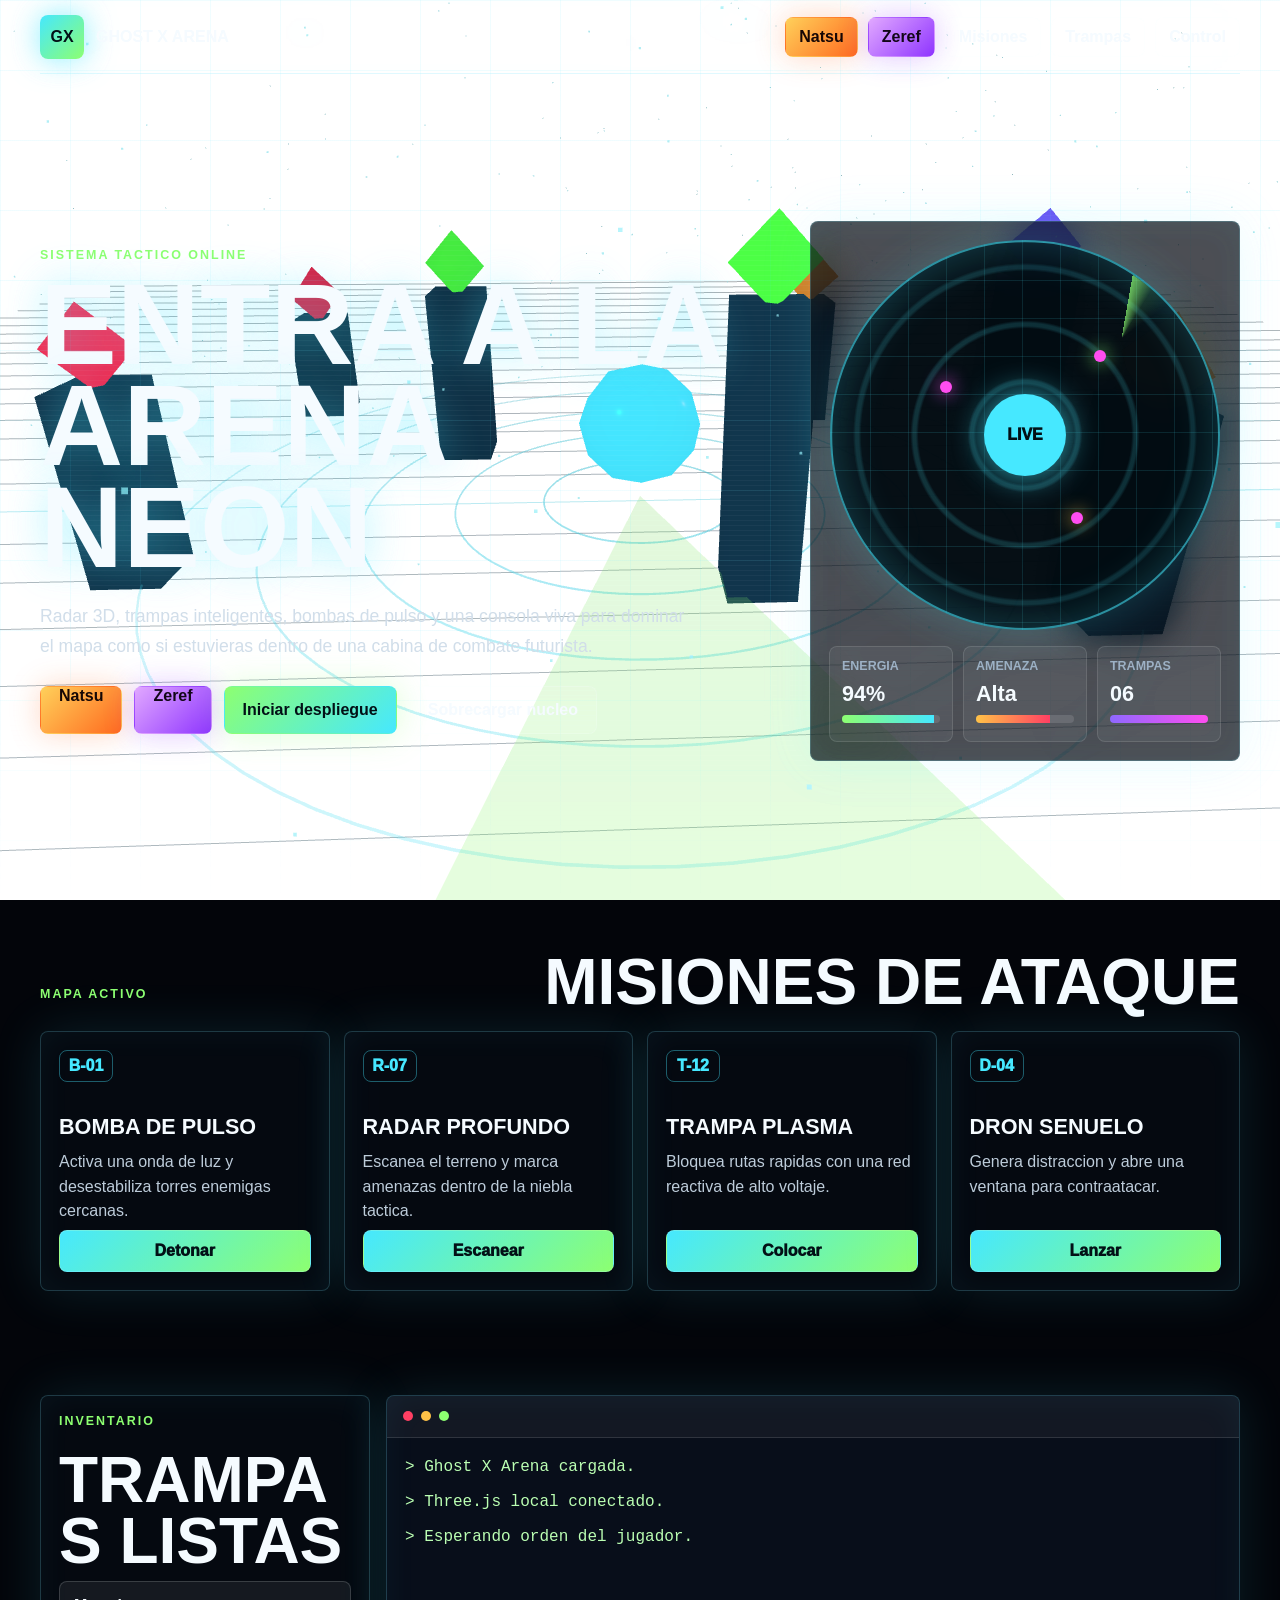
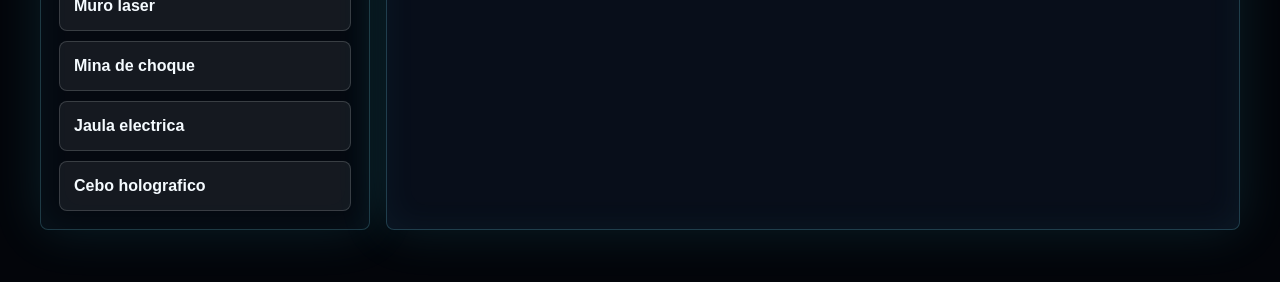
==== index.html @ ea98f531 "Agregar modulo jugable de Zeref" ====
<!DOCTYPE html>
<html lang="es">
<head>
  <meta charset="UTF-8">
  <meta name="viewport" content="width=device-width, initial-scale=1.0">
  <title>Ghost X Arena | Zona Gamer</title>
  <link rel="stylesheet" href="css/styles.css">
</head>
<body>
  <canvas id="battlefield" aria-hidden="true"></canvas>
  <div class="noise" aria-hidden="true"></div>

  <header class="topbar">
    <a class="brand" href="#inicio" aria-label="Ghost X Arena inicio">
      <span class="brand-mark">GX</span>
      <span>Ghost X Arena</span>
    </a>
    <nav class="nav" aria-label="Navegacion principal">
      <a class="natsu-link" href="natsu.html">Natsu</a>
      <a class="zeref-link" href="zeref.html">Zeref</a>
      <a href="#misiones">Misiones</a>
      <a href="#trampas">Trampas</a>
      <a href="#control">Control</a>
    </nav>
  </header>

  <main>
    <section class="hero" id="inicio">
      <div class="hero-copy">
        <p class="eyebrow">Sistema tactico online</p>
        <h1>Entra a la arena neon</h1>
        <p class="lead">
          Radar 3D, trampas inteligentes, bombas de pulso y una consola viva para dominar el mapa
          como si estuvieras dentro de una cabina de combate futurista.
        </p>
        <div class="hero-actions">
          <a class="btn natsu-cta" href="natsu.html">Natsu</a>
          <a class="btn zeref-cta" href="zeref.html">Zeref</a>
          <button class="btn primary" id="deployBtn" type="button">Iniciar despliegue</button>
          <button class="btn ghost" id="overloadBtn" type="button">Sobrecargar nucleo</button>
        </div>
      </div>

      <aside class="hud" aria-label="Panel de estado">
        <div class="radar">
          <div class="radar-sweep"></div>
          <span class="ping ping-a"></span>
          <span class="ping ping-b"></span>
          <span class="ping ping-c"></span>
          <div class="radar-core">LIVE</div>
        </div>
        <div class="status-grid">
          <div class="metric">
            <span>Energia</span>
            <strong id="energyValue">94%</strong>
            <div class="meter"><i id="energyBar"></i></div>
          </div>
          <div class="metric">
            <span>Amenaza</span>
            <strong id="threatValue">Alta</strong>
            <div class="meter danger"><i id="threatBar"></i></div>
          </div>
          <div class="metric">
            <span>Trampas</span>
            <strong id="trapValue">06</strong>
            <div class="meter warn"><i id="trapBar"></i></div>
          </div>
        </div>
      </aside>
    </section>

    <section class="section-band" id="misiones">
      <div class="section-head">
        <p class="eyebrow">Mapa activo</p>
        <h2>Misiones de ataque</h2>
      </div>

      <div class="mission-grid">
        <article class="mission-card" data-action="Bomba de pulso magnetico armada en el corredor norte." data-type="bomb">
          <span class="mission-code">B-01</span>
          <h3>Bomba de pulso</h3>
          <p>Activa una onda de luz y desestabiliza torres enemigas cercanas.</p>
          <button type="button">Detonar</button>
        </article>
        <article class="mission-card" data-action="Radar de barrido profundo rastreando objetivos invisibles." data-type="scan">
          <span class="mission-code">R-07</span>
          <h3>Radar profundo</h3>
          <p>Escanea el terreno y marca amenazas dentro de la niebla tactica.</p>
          <button type="button">Escanear</button>
        </article>
        <article class="mission-card" data-action="Trampa de plasma colocada bajo la plataforma central." data-type="trap">
          <span class="mission-code">T-12</span>
          <h3>Trampa plasma</h3>
          <p>Bloquea rutas rapidas con una red reactiva de alto voltaje.</p>
          <button type="button">Colocar</button>
        </article>
        <article class="mission-card" data-action="Dron senuelo desplegado para atraer fuego enemigo." data-type="drone">
          <span class="mission-code">D-04</span>
          <h3>Dron senuelo</h3>
          <p>Genera distraccion y abre una ventana para contraatacar.</p>
          <button type="button">Lanzar</button>
        </article>
      </div>
    </section>

    <section class="war-room" id="trampas">
      <div class="trap-stack">
        <p class="eyebrow">Inventario</p>
        <h2>Trampas listas</h2>
        <button class="trap-btn" type="button" data-trap="Muro laser desplegado. Ruta cerrada.">Muro laser</button>
        <button class="trap-btn" type="button" data-trap="Mina de choque escondida. Sensor en espera.">Mina de choque</button>
        <button class="trap-btn" type="button" data-trap="Jaula electrica activa. Enemigos ralentizados.">Jaula electrica</button>
        <button class="trap-btn" type="button" data-trap="Cebo holografico encendido. Senal duplicada.">Cebo holografico</button>
      </div>

      <div class="console" id="control">
        <div class="console-top">
          <span></span>
          <span></span>
          <span></span>
        </div>
        <div id="log">
          <p>&gt; Ghost X Arena cargada.</p>
          <p>&gt; Three.js local conectado.</p>
          <p>&gt; Esperando orden del jugador.</p>
        </div>
      </div>
    </section>
  </main>

  <div class="toast" id="toast" role="status" aria-live="polite"></div>

  <script src="vendor/gsap.min.js"></script>
  <script type="module" src="js/app.js"></script>
</body>
</html>
---- css/styles.css ----
:root {
  --ink: #f5fbff;
  --muted: #9db1c5;
  --panel: rgba(7, 12, 20, 0.72);
  --panel-strong: rgba(9, 16, 28, 0.9);
  --line: rgba(117, 230, 255, 0.22);
  --cyan: #46e8ff;
  --green: #8dff71;
  --pink: #ff4df0;
  --red: #ff3f63;
  --gold: #ffc247;
  --violet: #8f68ff;
}

* {
  box-sizing: border-box;
}

html {
  scroll-behavior: smooth;
}

body {
  margin: 0;
  min-height: 100vh;
  color: var(--ink);
  overflow-x: hidden;
  background: #03050a;
  font-family: "Segoe UI", Arial, sans-serif;
}

button,
a {
  font: inherit;
}

#battlefield {
  position: fixed;
  inset: 0;
  z-index: -3;
  width: 100%;
  height: 100%;
  background: #03050a;
}

.noise {
  position: fixed;
  inset: 0;
  z-index: -2;
  pointer-events: none;
  background:
    linear-gradient(rgba(70, 232, 255, 0.08) 1px, transparent 1px),
    linear-gradient(90deg, rgba(70, 232, 255, 0.08) 1px, transparent 1px),
    repeating-linear-gradient(to bottom, rgba(255, 255, 255, 0.04), rgba(255, 255, 255, 0.04) 1px, transparent 1px, transparent 5px);
  background-size: 70px 70px, 70px 70px, auto;
  mask-image: linear-gradient(to bottom, black 0 70%, transparent 100%);
}

.topbar {
  position: sticky;
  top: 0;
  z-index: 20;
  display: flex;
  align-items: center;
  justify-content: space-between;
  gap: 18px;
  width: min(1200px, calc(100% - 32px));
  min-height: 74px;
  margin: 0 auto;
  border-bottom: 1px solid var(--line);
  backdrop-filter: blur(18px);
}

.brand {
  display: inline-flex;
  align-items: center;
  gap: 12px;
  color: var(--ink);
  text-decoration: none;
  font-weight: 900;
  text-transform: uppercase;
}

.brand-mark {
  display: grid;
  place-items: center;
  width: 44px;
  aspect-ratio: 1;
  color: #021016;
  border-radius: 8px;
  background: linear-gradient(135deg, var(--cyan), var(--green));
  box-shadow: 0 0 30px rgba(70, 232, 255, 0.62);
}

.nav {
  display: flex;
  gap: 10px;
  flex-wrap: wrap;
  justify-content: flex-end;
}

.nav a,
.btn,
.mission-card button,
.trap-btn {
  color: var(--ink);
  text-decoration: none;
  border: 1px solid rgba(245, 251, 255, 0.16);
  border-radius: 8px;
  background: rgba(255, 255, 255, 0.065);
  cursor: pointer;
  transition: transform 180ms ease, border-color 180ms ease, box-shadow 180ms ease, background 180ms ease;
}

.nav a {
  padding: 10px 13px;
  font-weight: 800;
}

.nav a:hover,
.btn:hover,
.mission-card button:hover,
.trap-btn:hover {
  transform: translateY(-2px);
  border-color: var(--cyan);
  box-shadow: 0 0 26px rgba(70, 232, 255, 0.24);
}

.nav .natsu-link,
.natsu-cta {
  color: #170705;
  border-color: transparent;
  background: linear-gradient(135deg, #ffd05a, #ff6a1f);
  box-shadow: 0 0 30px rgba(255, 106, 31, 0.26);
}

.nav .zeref-link,
.zeref-cta {
  color: #120618;
  border-color: transparent;
  background: linear-gradient(135deg, #e1a8ff, #8f35ff);
  box-shadow: 0 0 30px rgba(143, 53, 255, 0.28);
}

main {
  width: min(1200px, calc(100% - 32px));
  margin: 0 auto;
}

.hero {
  display: grid;
  grid-template-columns: minmax(0, 1fr) minmax(330px, 430px);
  gap: 32px;
  align-items: center;
  min-height: calc(100vh - 74px);
  padding: 42px 0 34px;
}

.eyebrow {
  margin: 0 0 12px;
  color: var(--green);
  font-size: 0.78rem;
  font-weight: 900;
  letter-spacing: 0.16em;
  text-transform: uppercase;
}

h1,
h2,
h3,
p {
  overflow-wrap: anywhere;
}

h1 {
  max-width: 760px;
  margin: 0;
  font-size: clamp(3.2rem, 9vw, 7.6rem);
  line-height: 0.88;
  letter-spacing: 0;
  text-transform: uppercase;
  text-shadow: 0 0 42px rgba(70, 232, 255, 0.42);
}

.lead {
  max-width: 660px;
  margin: 24px 0;
  color: #d1deea;
  font-size: 1.1rem;
  line-height: 1.7;
}

.hero-actions {
  display: flex;
  gap: 12px;
  flex-wrap: wrap;
}

.btn {
  min-height: 48px;
  padding: 0 18px;
  font-weight: 900;
}

.btn.primary {
  color: #021016;
  border-color: transparent;
  background: linear-gradient(135deg, var(--green), var(--cyan));
  box-shadow: 0 0 34px rgba(141, 255, 113, 0.28);
}

.hud,
.mission-card,
.trap-stack,
.console {
  border: 1px solid var(--line);
  border-radius: 8px;
  background: var(--panel);
  box-shadow: 0 0 52px rgba(70, 232, 255, 0.12), inset 0 0 34px rgba(70, 232, 255, 0.05);
  backdrop-filter: blur(18px);
}

.hud {
  padding: 18px;
}

.radar {
  position: relative;
  display: grid;
  place-items: center;
  width: min(100%, 390px);
  aspect-ratio: 1;
  margin: 0 auto 16px;
  overflow: hidden;
  border: 2px solid rgba(70, 232, 255, 0.6);
  border-radius: 50%;
  background:
    radial-gradient(circle, transparent 0 18%, rgba(70, 232, 255, 0.16) 19% 20%, transparent 21% 39%, rgba(70, 232, 255, 0.16) 40% 41%, transparent 42% 60%, rgba(70, 232, 255, 0.14) 61% 62%, transparent 63%),
    linear-gradient(rgba(70, 232, 255, 0.12) 1px, transparent 1px),
    linear-gradient(90deg, rgba(70, 232, 255, 0.12) 1px, transparent 1px),
    rgba(3, 12, 18, 0.92);
  background-size: auto, 38px 38px, 38px 38px, auto;
  box-shadow: inset 0 0 46px rgba(70, 232, 255, 0.24), 0 0 46px rgba(70, 232, 255, 0.2);
}

.radar-sweep {
  position: absolute;
  width: 50%;
  height: 50%;
  left: 50%;
  top: 0;
  transform-origin: 0 100%;
  background: conic-gradient(from 10deg, rgba(141, 255, 113, 0.7), rgba(141, 255, 113, 0.1), transparent 44deg);
  animation: sweep 2.6s linear infinite;
}

.radar-core {
  z-index: 2;
  display: grid;
  place-items: center;
  width: 82px;
  aspect-ratio: 1;
  color: #021016;
  border-radius: 50%;
  background: var(--cyan);
  box-shadow: 0 0 34px rgba(70, 232, 255, 0.75);
  font-weight: 1000;
}

.ping {
  position: absolute;
  z-index: 1;
  width: 12px;
  aspect-ratio: 1;
  border-radius: 50%;
  background: var(--pink);
  box-shadow: 0 0 18px currentColor;
  animation: pulse 1.4s infinite alternate;
}

.ping-a {
  left: 28%;
  top: 36%;
  color: var(--pink);
}

.ping-b {
  left: 68%;
  top: 28%;
  color: var(--green);
  animation-delay: 220ms;
}

.ping-c {
  left: 62%;
  top: 70%;
  color: var(--gold);
  animation-delay: 520ms;
}

.status-grid {
  display: grid;
  grid-template-columns: repeat(3, 1fr);
  gap: 10px;
}

.metric {
  min-height: 96px;
  padding: 12px;
  border: 1px solid rgba(245, 251, 255, 0.12);
  border-radius: 8px;
  background: rgba(255, 255, 255, 0.055);
}

.metric span {
  display: block;
  color: var(--muted);
  font-size: 0.78rem;
  font-weight: 900;
  text-transform: uppercase;
}

.metric strong {
  display: block;
  margin: 8px 0;
  font-size: 1.35rem;
}

.meter {
  height: 8px;
  overflow: hidden;
  border-radius: 8px;
  background: rgba(255, 255, 255, 0.12);
}

.meter i {
  display: block;
  width: 94%;
  height: 100%;
  background: linear-gradient(90deg, var(--green), var(--cyan));
}

.meter.danger i {
  width: 76%;
  background: linear-gradient(90deg, var(--gold), var(--red));
}

.meter.warn i {
  width: 100%;
  background: linear-gradient(90deg, var(--violet), var(--pink));
}

.section-band,
.war-room {
  padding: 52px 0;
}

.section-head {
  display: flex;
  align-items: end;
  justify-content: space-between;
  gap: 18px;
  margin-bottom: 18px;
}

h2 {
  margin: 0;
  font-size: clamp(2rem, 5vw, 4rem);
  line-height: 0.95;
  text-transform: uppercase;
}

.mission-grid {
  display: grid;
  grid-template-columns: repeat(4, minmax(0, 1fr));
  gap: 14px;
}

.mission-card {
  position: relative;
  min-height: 260px;
  overflow: hidden;
  padding: 18px;
}

.mission-card::before {
  content: "";
  position: absolute;
  inset: -45%;
  opacity: 0;
  background: radial-gradient(circle, rgba(255, 255, 255, 0.24), transparent 32%);
  transform: translate(var(--mx, 0), var(--my, 0));
  transition: opacity 160ms ease;
}

.mission-card:hover::before {
  opacity: 1;
}

.mission-card > * {
  position: relative;
}

.mission-code {
  display: inline-grid;
  place-items: center;
  min-width: 54px;
  min-height: 32px;
  border: 1px solid rgba(70, 232, 255, 0.38);
  border-radius: 8px;
  color: var(--cyan);
  font-weight: 1000;
}

.mission-card h3 {
  margin: 32px 0 10px;
  font-size: 1.35rem;
  text-transform: uppercase;
}

.mission-card p {
  margin: 0;
  color: #bdccda;
  line-height: 1.55;
}

.mission-card button {
  position: absolute;
  left: 18px;
  right: 18px;
  bottom: 18px;
  min-height: 42px;
  color: #021016;
  font-weight: 1000;
  background: linear-gradient(135deg, var(--cyan), var(--green));
}

.war-room {
  display: grid;
  grid-template-columns: 330px minmax(0, 1fr);
  gap: 16px;
  align-items: stretch;
}

.trap-stack {
  display: grid;
  gap: 10px;
  align-content: start;
  padding: 18px;
}

.trap-btn {
  min-height: 50px;
  padding: 0 14px;
  text-align: left;
  font-weight: 900;
}

.console {
  min-height: 330px;
  overflow: hidden;
  background: var(--panel-strong);
}

.console-top {
  display: flex;
  gap: 8px;
  align-items: center;
  height: 42px;
  padding: 0 16px;
  border-bottom: 1px solid rgba(245, 251, 255, 0.12);
  background: rgba(255, 255, 255, 0.045);
}

.console-top span {
  width: 10px;
  aspect-ratio: 1;
  border-radius: 50%;
  background: var(--red);
}

.console-top span:nth-child(2) {
  background: var(--gold);
}

.console-top span:nth-child(3) {
  background: var(--green);
}

#log {
  padding: 18px;
  font-family: Consolas, "Courier New", monospace;
}

#log p {
  margin: 0 0 12px;
  color: #bbffb3;
  line-height: 1.45;
}

.toast {
  position: fixed;
  left: 24px;
  bottom: 24px;
  z-index: 30;
  display: none;
  max-width: min(420px, calc(100% - 48px));
  padding: 14px 16px;
  border: 1px solid rgba(255, 194, 71, 0.64);
  border-radius: 8px;
  color: #fff7dc;
  background: rgba(25, 15, 3, 0.94);
  box-shadow: 0 0 32px rgba(255, 194, 71, 0.28);
  font-weight: 800;
}

.toast.show {
  display: block;
}

.blast {
  position: fixed;
  z-index: 25;
  width: 18px;
  aspect-ratio: 1;
  border-radius: 50%;
  pointer-events: none;
  background: var(--gold);
  box-shadow: 0 0 0 10px rgba(255, 194, 71, 0.35), 0 0 0 24px rgba(255, 63, 99, 0.2);
}

@keyframes sweep {
  to {
    transform: rotate(360deg);
  }
}

@keyframes pulse {
  from {
    opacity: 0.35;
    transform: scale(0.72);
  }
  to {
    opacity: 1;
    transform: scale(1.18);
  }
}

@media (max-width: 940px) {
  .topbar,
  .hero,
  .war-room {
    grid-template-columns: 1fr;
  }

  .topbar {
    display: grid;
    justify-items: start;
    padding: 12px 0;
  }

  .nav {
    justify-content: flex-start;
  }

  .mission-grid {
    grid-template-columns: repeat(2, minmax(0, 1fr));
  }
}

@media (max-width: 620px) {
  .topbar,
  main {
    width: min(100% - 22px, 1200px);
  }

  .hero {
    min-height: auto;
    padding-top: 34px;
  }

  .hero-actions,
  .status-grid,
  .mission-grid {
    grid-template-columns: 1fr;
  }

  .hero-actions {
    display: grid;
  }

  .btn,
  .nav a {
    width: 100%;
    text-align: center;
  }

  .nav {
    width: 100%;
    display: grid;
    grid-template-columns: repeat(2, 1fr);
  }

  h1 {
    font-size: clamp(3rem, 18vw, 4.6rem);
  }
}
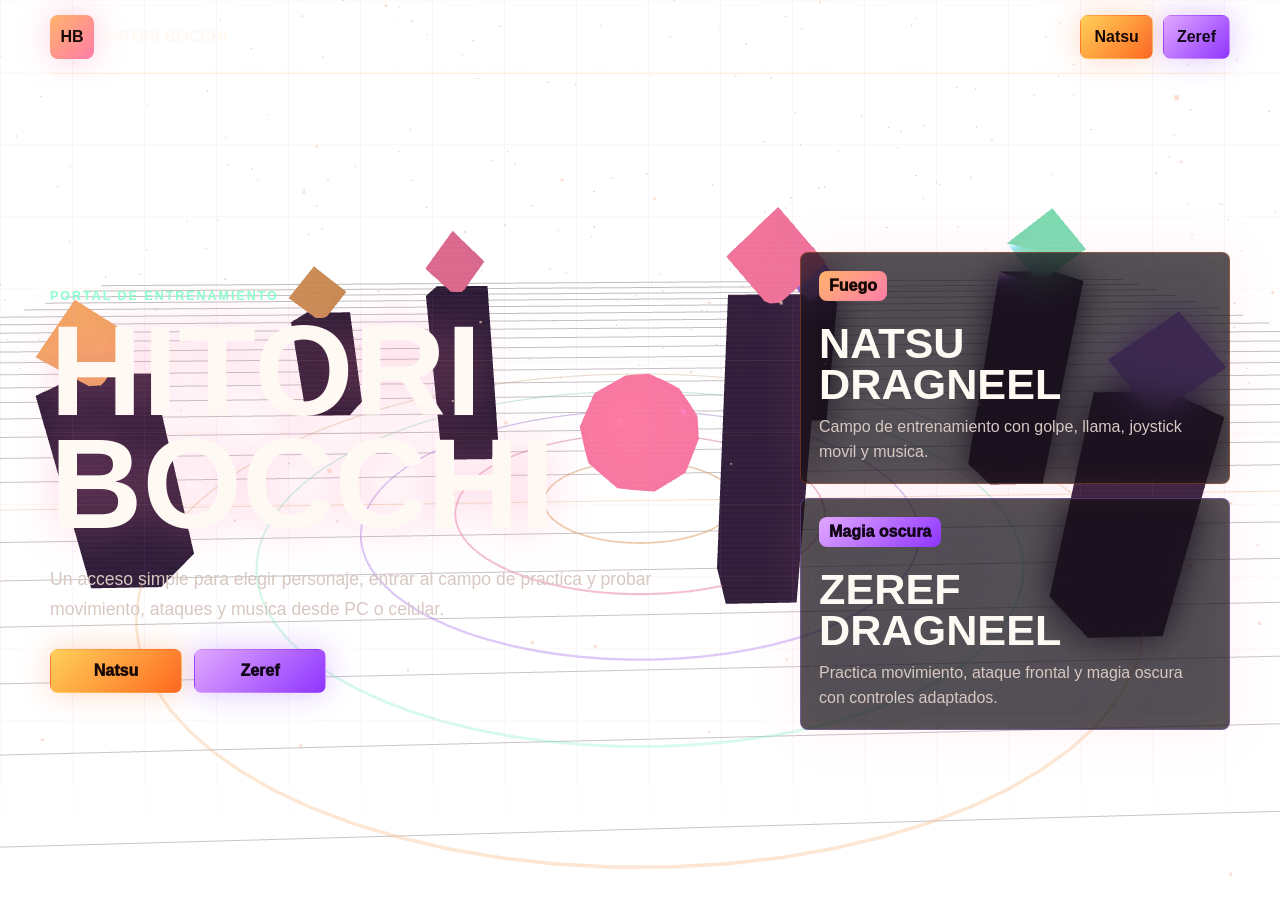
==== commit 85801378: "Simplificar index como portal Hitori Bocchi" ====
--- a/index.html
+++ b/index.html
@@ -3,7 +3,7 @@
 <head>
   <meta charset="UTF-8">
   <meta name="viewport" content="width=device-width, initial-scale=1.0">
-  <title>Ghost X Arena | Zona Gamer</title>
+  <title>Hitori Bocchi | Portal de personajes</title>
   <link rel="stylesheet" href="css/styles.css">
 </head>
 <body>
@@ -11,124 +11,45 @@
   <div class="noise" aria-hidden="true"></div>
 
   <header class="topbar">
-    <a class="brand" href="#inicio" aria-label="Ghost X Arena inicio">
-      <span class="brand-mark">GX</span>
-      <span>Ghost X Arena</span>
+    <a class="brand" href="index.html" aria-label="Inicio">
+      <span class="brand-mark">HB</span>
+      <span>Hitori Bocchi</span>
     </a>
-    <nav class="nav" aria-label="Navegacion principal">
+    <nav class="nav" aria-label="Personajes">
       <a class="natsu-link" href="natsu.html">Natsu</a>
       <a class="zeref-link" href="zeref.html">Zeref</a>
-      <a href="#misiones">Misiones</a>
-      <a href="#trampas">Trampas</a>
-      <a href="#control">Control</a>
     </nav>
   </header>
 
   <main>
     <section class="hero" id="inicio">
       <div class="hero-copy">
-        <p class="eyebrow">Sistema tactico online</p>
-        <h1>Entra a la arena neon</h1>
+        <p class="eyebrow">Portal de entrenamiento</p>
+        <h1>Hitori Bocchi</h1>
         <p class="lead">
-          Radar 3D, trampas inteligentes, bombas de pulso y una consola viva para dominar el mapa
-          como si estuvieras dentro de una cabina de combate futurista.
+          Un acceso simple para elegir personaje, entrar al campo de practica y probar movimiento,
+          ataques y musica desde PC o celular.
         </p>
         <div class="hero-actions">
           <a class="btn natsu-cta" href="natsu.html">Natsu</a>
           <a class="btn zeref-cta" href="zeref.html">Zeref</a>
-          <button class="btn primary" id="deployBtn" type="button">Iniciar despliegue</button>
-          <button class="btn ghost" id="overloadBtn" type="button">Sobrecargar nucleo</button>
         </div>
       </div>
 
-      <aside class="hud" aria-label="Panel de estado">
-        <div class="radar">
-          <div class="radar-sweep"></div>
-          <span class="ping ping-a"></span>
-          <span class="ping ping-b"></span>
-          <span class="ping ping-c"></span>
-          <div class="radar-core">LIVE</div>
-        </div>
-        <div class="status-grid">
-          <div class="metric">
-            <span>Energia</span>
-            <strong id="energyValue">94%</strong>
-            <div class="meter"><i id="energyBar"></i></div>
-          </div>
-          <div class="metric">
-            <span>Amenaza</span>
-            <strong id="threatValue">Alta</strong>
-            <div class="meter danger"><i id="threatBar"></i></div>
-          </div>
-          <div class="metric">
-            <span>Trampas</span>
-            <strong id="trapValue">06</strong>
-            <div class="meter warn"><i id="trapBar"></i></div>
-          </div>
-        </div>
+      <aside class="character-panel" aria-label="Seleccion de personajes">
+        <a class="character-card natsu-card" href="natsu.html">
+          <span class="character-tag">Fuego</span>
+          <h2>Natsu Dragneel</h2>
+          <p>Campo de entrenamiento con golpe, llama, joystick movil y musica.</p>
+        </a>
+        <a class="character-card zeref-card" href="zeref.html">
+          <span class="character-tag">Magia oscura</span>
+          <h2>Zeref Dragneel</h2>
+          <p>Practica movimiento, ataque frontal y magia oscura con controles adaptados.</p>
+        </a>
       </aside>
     </section>
-
-    <section class="section-band" id="misiones">
-      <div class="section-head">
-        <p class="eyebrow">Mapa activo</p>
-        <h2>Misiones de ataque</h2>
-      </div>
-
-      <div class="mission-grid">
-        <article class="mission-card" data-action="Bomba de pulso magnetico armada en el corredor norte." data-type="bomb">
-          <span class="mission-code">B-01</span>
-          <h3>Bomba de pulso</h3>
-          <p>Activa una onda de luz y desestabiliza torres enemigas cercanas.</p>
-          <button type="button">Detonar</button>
-        </article>
-        <article class="mission-card" data-action="Radar de barrido profundo rastreando objetivos invisibles." data-type="scan">
-          <span class="mission-code">R-07</span>
-          <h3>Radar profundo</h3>
-          <p>Escanea el terreno y marca amenazas dentro de la niebla tactica.</p>
-          <button type="button">Escanear</button>
-        </article>
-        <article class="mission-card" data-action="Trampa de plasma colocada bajo la plataforma central." data-type="trap">
-          <span class="mission-code">T-12</span>
-          <h3>Trampa plasma</h3>
-          <p>Bloquea rutas rapidas con una red reactiva de alto voltaje.</p>
-          <button type="button">Colocar</button>
-        </article>
-        <article class="mission-card" data-action="Dron senuelo desplegado para atraer fuego enemigo." data-type="drone">
-          <span class="mission-code">D-04</span>
-          <h3>Dron senuelo</h3>
-          <p>Genera distraccion y abre una ventana para contraatacar.</p>
-          <button type="button">Lanzar</button>
-        </article>
-      </div>
-    </section>
-
-    <section class="war-room" id="trampas">
-      <div class="trap-stack">
-        <p class="eyebrow">Inventario</p>
-        <h2>Trampas listas</h2>
-        <button class="trap-btn" type="button" data-trap="Muro laser desplegado. Ruta cerrada.">Muro laser</button>
-        <button class="trap-btn" type="button" data-trap="Mina de choque escondida. Sensor en espera.">Mina de choque</button>
-        <button class="trap-btn" type="button" data-trap="Jaula electrica activa. Enemigos ralentizados.">Jaula electrica</button>
-        <button class="trap-btn" type="button" data-trap="Cebo holografico encendido. Senal duplicada.">Cebo holografico</button>
-      </div>
-
-      <div class="console" id="control">
-        <div class="console-top">
-          <span></span>
-          <span></span>
-          <span></span>
-        </div>
-        <div id="log">
-          <p>&gt; Ghost X Arena cargada.</p>
-          <p>&gt; Three.js local conectado.</p>
-          <p>&gt; Esperando orden del jugador.</p>
-        </div>
-      </div>
-    </section>
   </main>
-
-  <div class="toast" id="toast" role="status" aria-live="polite"></div>
 
   <script src="vendor/gsap.min.js"></script>
   <script type="module" src="js/app.js"></script>
--- a/css/styles.css
+++ b/css/styles.css
@@ -1,15 +1,12 @@
 :root {
-  --ink: #f5fbff;
-  --muted: #9db1c5;
-  --panel: rgba(7, 12, 20, 0.72);
-  --panel-strong: rgba(9, 16, 28, 0.9);
-  --line: rgba(117, 230, 255, 0.22);
-  --cyan: #46e8ff;
-  --green: #8dff71;
-  --pink: #ff4df0;
-  --red: #ff3f63;
-  --gold: #ffc247;
-  --violet: #8f68ff;
+  --ink: #fff9f4;
+  --muted: #d8c8c2;
+  --panel: rgba(18, 13, 22, 0.72);
+  --line: rgba(255, 190, 118, 0.24);
+  --peach: #ffb36b;
+  --rose: #ff7ca8;
+  --mint: #8dffcf;
+  --violet: #b77cff;
 }
 
 * {
@@ -25,11 +22,10 @@
   min-height: 100vh;
   color: var(--ink);
   overflow-x: hidden;
-  background: #03050a;
+  background: #09070c;
   font-family: "Segoe UI", Arial, sans-serif;
 }
 
-button,
 a {
   font: inherit;
 }
@@ -40,7 +36,7 @@
   z-index: -3;
   width: 100%;
   height: 100%;
-  background: #03050a;
+  background: #09070c;
 }
 
 .noise {
@@ -49,11 +45,11 @@
   z-index: -2;
   pointer-events: none;
   background:
-    linear-gradient(rgba(70, 232, 255, 0.08) 1px, transparent 1px),
-    linear-gradient(90deg, rgba(70, 232, 255, 0.08) 1px, transparent 1px),
-    repeating-linear-gradient(to bottom, rgba(255, 255, 255, 0.04), rgba(255, 255, 255, 0.04) 1px, transparent 1px, transparent 5px);
-  background-size: 70px 70px, 70px 70px, auto;
-  mask-image: linear-gradient(to bottom, black 0 70%, transparent 100%);
+    linear-gradient(rgba(255, 179, 107, 0.07) 1px, transparent 1px),
+    linear-gradient(90deg, rgba(183, 124, 255, 0.07) 1px, transparent 1px),
+    repeating-linear-gradient(to bottom, rgba(255, 255, 255, 0.035), rgba(255, 255, 255, 0.035) 1px, transparent 1px, transparent 5px);
+  background-size: 72px 72px, 72px 72px, auto;
+  mask-image: linear-gradient(to bottom, black 0 76%, transparent 100%);
 }
 
 .topbar {
@@ -64,7 +60,7 @@
   align-items: center;
   justify-content: space-between;
   gap: 18px;
-  width: min(1200px, calc(100% - 32px));
+  width: min(1180px, calc(100% - 32px));
   min-height: 74px;
   margin: 0 auto;
   border-bottom: 1px solid var(--line);
@@ -86,10 +82,10 @@
   place-items: center;
   width: 44px;
   aspect-ratio: 1;
-  color: #021016;
+  color: #180906;
   border-radius: 8px;
-  background: linear-gradient(135deg, var(--cyan), var(--green));
-  box-shadow: 0 0 30px rgba(70, 232, 255, 0.62);
+  background: linear-gradient(135deg, var(--peach), var(--rose));
+  box-shadow: 0 0 30px rgba(255, 124, 168, 0.34);
 }
 
 .nav {
@@ -100,30 +96,31 @@
 }
 
 .nav a,
-.btn,
-.mission-card button,
-.trap-btn {
+.btn {
+  min-height: 44px;
+  display: inline-flex;
+  align-items: center;
+  justify-content: center;
   color: var(--ink);
   text-decoration: none;
-  border: 1px solid rgba(245, 251, 255, 0.16);
+  border: 1px solid rgba(255, 249, 244, 0.16);
   border-radius: 8px;
   background: rgba(255, 255, 255, 0.065);
   cursor: pointer;
-  transition: transform 180ms ease, border-color 180ms ease, box-shadow 180ms ease, background 180ms ease;
+  transition: transform 180ms ease, border-color 180ms ease, box-shadow 180ms ease;
 }
 
 .nav a {
-  padding: 10px 13px;
-  font-weight: 800;
+  padding: 0 13px;
+  font-weight: 900;
 }
 
 .nav a:hover,
 .btn:hover,
-.mission-card button:hover,
-.trap-btn:hover {
+.character-card:hover {
   transform: translateY(-2px);
-  border-color: var(--cyan);
-  box-shadow: 0 0 26px rgba(70, 232, 255, 0.24);
+  border-color: var(--peach);
+  box-shadow: 0 0 26px rgba(255, 179, 107, 0.24);
 }
 
 .nav .natsu-link,
@@ -143,13 +140,13 @@
 }
 
 main {
-  width: min(1200px, calc(100% - 32px));
+  width: min(1180px, calc(100% - 32px));
   margin: 0 auto;
 }
 
 .hero {
   display: grid;
-  grid-template-columns: minmax(0, 1fr) minmax(330px, 430px);
+  grid-template-columns: minmax(0, 1fr) minmax(320px, 430px);
   gap: 32px;
   align-items: center;
   min-height: calc(100vh - 74px);
@@ -158,7 +155,7 @@
 
 .eyebrow {
   margin: 0 0 12px;
-  color: var(--green);
+  color: var(--mint);
   font-size: 0.78rem;
   font-weight: 900;
   letter-spacing: 0.16em;
@@ -167,25 +164,24 @@
 
 h1,
 h2,
-h3,
 p {
   overflow-wrap: anywhere;
 }
 
 h1 {
-  max-width: 760px;
+  max-width: 820px;
   margin: 0;
-  font-size: clamp(3.2rem, 9vw, 7.6rem);
+  font-size: clamp(3.3rem, 10vw, 8rem);
   line-height: 0.88;
   letter-spacing: 0;
   text-transform: uppercase;
-  text-shadow: 0 0 42px rgba(70, 232, 255, 0.42);
+  text-shadow: 0 0 42px rgba(255, 124, 168, 0.35);
 }
 
 .lead {
-  max-width: 660px;
+  max-width: 680px;
   margin: 24px 0;
-  color: #d1deea;
+  color: var(--muted);
   font-size: 1.1rem;
   line-height: 1.7;
 }
@@ -197,359 +193,69 @@
 }
 
 .btn {
-  min-height: 48px;
+  min-width: 132px;
   padding: 0 18px;
-  font-weight: 900;
-}
-
-.btn.primary {
-  color: #021016;
-  border-color: transparent;
-  background: linear-gradient(135deg, var(--green), var(--cyan));
-  box-shadow: 0 0 34px rgba(141, 255, 113, 0.28);
-}
-
-.hud,
-.mission-card,
-.trap-stack,
-.console {
+  font-weight: 1000;
+}
+
+.character-panel {
+  display: grid;
+  gap: 14px;
+}
+
+.character-card {
+  min-height: 210px;
+  color: var(--ink);
+  text-decoration: none;
   border: 1px solid var(--line);
   border-radius: 8px;
+  padding: 18px;
   background: var(--panel);
-  box-shadow: 0 0 52px rgba(70, 232, 255, 0.12), inset 0 0 34px rgba(70, 232, 255, 0.05);
+  box-shadow: 0 0 52px rgba(255, 124, 168, 0.1), inset 0 0 34px rgba(255, 179, 107, 0.05);
   backdrop-filter: blur(18px);
-}
-
-.hud {
-  padding: 18px;
-}
-
-.radar {
-  position: relative;
-  display: grid;
+  transition: transform 180ms ease, border-color 180ms ease, box-shadow 180ms ease;
+}
+
+.character-tag {
+  display: inline-grid;
   place-items: center;
-  width: min(100%, 390px);
-  aspect-ratio: 1;
-  margin: 0 auto 16px;
-  overflow: hidden;
-  border: 2px solid rgba(70, 232, 255, 0.6);
-  border-radius: 50%;
-  background:
-    radial-gradient(circle, transparent 0 18%, rgba(70, 232, 255, 0.16) 19% 20%, transparent 21% 39%, rgba(70, 232, 255, 0.16) 40% 41%, transparent 42% 60%, rgba(70, 232, 255, 0.14) 61% 62%, transparent 63%),
-    linear-gradient(rgba(70, 232, 255, 0.12) 1px, transparent 1px),
-    linear-gradient(90deg, rgba(70, 232, 255, 0.12) 1px, transparent 1px),
-    rgba(3, 12, 18, 0.92);
-  background-size: auto, 38px 38px, 38px 38px, auto;
-  box-shadow: inset 0 0 46px rgba(70, 232, 255, 0.24), 0 0 46px rgba(70, 232, 255, 0.2);
-}
-
-.radar-sweep {
-  position: absolute;
-  width: 50%;
-  height: 50%;
-  left: 50%;
-  top: 0;
-  transform-origin: 0 100%;
-  background: conic-gradient(from 10deg, rgba(141, 255, 113, 0.7), rgba(141, 255, 113, 0.1), transparent 44deg);
-  animation: sweep 2.6s linear infinite;
-}
-
-.radar-core {
-  z-index: 2;
-  display: grid;
-  place-items: center;
-  width: 82px;
-  aspect-ratio: 1;
-  color: #021016;
-  border-radius: 50%;
-  background: var(--cyan);
-  box-shadow: 0 0 34px rgba(70, 232, 255, 0.75);
+  min-height: 30px;
+  padding: 0 10px;
+  border-radius: 8px;
+  color: #180906;
+  background: linear-gradient(135deg, var(--peach), var(--rose));
   font-weight: 1000;
 }
 
-.ping {
-  position: absolute;
-  z-index: 1;
-  width: 12px;
-  aspect-ratio: 1;
-  border-radius: 50%;
-  background: var(--pink);
-  box-shadow: 0 0 18px currentColor;
-  animation: pulse 1.4s infinite alternate;
-}
-
-.ping-a {
-  left: 28%;
-  top: 36%;
-  color: var(--pink);
-}
-
-.ping-b {
-  left: 68%;
-  top: 28%;
-  color: var(--green);
-  animation-delay: 220ms;
-}
-
-.ping-c {
-  left: 62%;
-  top: 70%;
-  color: var(--gold);
-  animation-delay: 520ms;
-}
-
-.status-grid {
-  display: grid;
-  grid-template-columns: repeat(3, 1fr);
-  gap: 10px;
-}
-
-.metric {
-  min-height: 96px;
-  padding: 12px;
-  border: 1px solid rgba(245, 251, 255, 0.12);
-  border-radius: 8px;
-  background: rgba(255, 255, 255, 0.055);
-}
-
-.metric span {
-  display: block;
-  color: var(--muted);
-  font-size: 0.78rem;
-  font-weight: 900;
-  text-transform: uppercase;
-}
-
-.metric strong {
-  display: block;
-  margin: 8px 0;
-  font-size: 1.35rem;
-}
-
-.meter {
-  height: 8px;
-  overflow: hidden;
-  border-radius: 8px;
-  background: rgba(255, 255, 255, 0.12);
-}
-
-.meter i {
-  display: block;
-  width: 94%;
-  height: 100%;
-  background: linear-gradient(90deg, var(--green), var(--cyan));
-}
-
-.meter.danger i {
-  width: 76%;
-  background: linear-gradient(90deg, var(--gold), var(--red));
-}
-
-.meter.warn i {
-  width: 100%;
-  background: linear-gradient(90deg, var(--violet), var(--pink));
-}
-
-.section-band,
-.war-room {
-  padding: 52px 0;
-}
-
-.section-head {
-  display: flex;
-  align-items: end;
-  justify-content: space-between;
-  gap: 18px;
-  margin-bottom: 18px;
-}
-
-h2 {
-  margin: 0;
-  font-size: clamp(2rem, 5vw, 4rem);
+.character-card h2 {
+  margin: 22px 0 10px;
+  font-size: clamp(1.6rem, 4vw, 2.7rem);
   line-height: 0.95;
   text-transform: uppercase;
 }
 
-.mission-grid {
-  display: grid;
-  grid-template-columns: repeat(4, minmax(0, 1fr));
-  gap: 14px;
-}
-
-.mission-card {
-  position: relative;
-  min-height: 260px;
-  overflow: hidden;
-  padding: 18px;
-}
-
-.mission-card::before {
-  content: "";
-  position: absolute;
-  inset: -45%;
-  opacity: 0;
-  background: radial-gradient(circle, rgba(255, 255, 255, 0.24), transparent 32%);
-  transform: translate(var(--mx, 0), var(--my, 0));
-  transition: opacity 160ms ease;
-}
-
-.mission-card:hover::before {
-  opacity: 1;
-}
-
-.mission-card > * {
-  position: relative;
-}
-
-.mission-code {
-  display: inline-grid;
-  place-items: center;
-  min-width: 54px;
-  min-height: 32px;
-  border: 1px solid rgba(70, 232, 255, 0.38);
-  border-radius: 8px;
-  color: var(--cyan);
-  font-weight: 1000;
-}
-
-.mission-card h3 {
-  margin: 32px 0 10px;
-  font-size: 1.35rem;
-  text-transform: uppercase;
-}
-
-.mission-card p {
+.character-card p {
   margin: 0;
-  color: #bdccda;
+  color: var(--muted);
   line-height: 1.55;
 }
 
-.mission-card button {
-  position: absolute;
-  left: 18px;
-  right: 18px;
-  bottom: 18px;
-  min-height: 42px;
-  color: #021016;
-  font-weight: 1000;
-  background: linear-gradient(135deg, var(--cyan), var(--green));
-}
-
-.war-room {
-  display: grid;
-  grid-template-columns: 330px minmax(0, 1fr);
-  gap: 16px;
-  align-items: stretch;
-}
-
-.trap-stack {
-  display: grid;
-  gap: 10px;
-  align-content: start;
-  padding: 18px;
-}
-
-.trap-btn {
-  min-height: 50px;
-  padding: 0 14px;
-  text-align: left;
-  font-weight: 900;
-}
-
-.console {
-  min-height: 330px;
-  overflow: hidden;
-  background: var(--panel-strong);
-}
-
-.console-top {
-  display: flex;
-  gap: 8px;
-  align-items: center;
-  height: 42px;
-  padding: 0 16px;
-  border-bottom: 1px solid rgba(245, 251, 255, 0.12);
-  background: rgba(255, 255, 255, 0.045);
-}
-
-.console-top span {
-  width: 10px;
-  aspect-ratio: 1;
-  border-radius: 50%;
-  background: var(--red);
-}
-
-.console-top span:nth-child(2) {
-  background: var(--gold);
-}
-
-.console-top span:nth-child(3) {
-  background: var(--green);
-}
-
-#log {
-  padding: 18px;
-  font-family: Consolas, "Courier New", monospace;
-}
-
-#log p {
-  margin: 0 0 12px;
-  color: #bbffb3;
-  line-height: 1.45;
-}
-
-.toast {
-  position: fixed;
-  left: 24px;
-  bottom: 24px;
-  z-index: 30;
-  display: none;
-  max-width: min(420px, calc(100% - 48px));
-  padding: 14px 16px;
-  border: 1px solid rgba(255, 194, 71, 0.64);
-  border-radius: 8px;
-  color: #fff7dc;
-  background: rgba(25, 15, 3, 0.94);
-  box-shadow: 0 0 32px rgba(255, 194, 71, 0.28);
-  font-weight: 800;
-}
-
-.toast.show {
-  display: block;
-}
-
-.blast {
-  position: fixed;
-  z-index: 25;
-  width: 18px;
-  aspect-ratio: 1;
-  border-radius: 50%;
-  pointer-events: none;
-  background: var(--gold);
-  box-shadow: 0 0 0 10px rgba(255, 194, 71, 0.35), 0 0 0 24px rgba(255, 63, 99, 0.2);
-}
-
-@keyframes sweep {
-  to {
-    transform: rotate(360deg);
-  }
-}
-
-@keyframes pulse {
-  from {
-    opacity: 0.35;
-    transform: scale(0.72);
-  }
-  to {
-    opacity: 1;
-    transform: scale(1.18);
-  }
-}
-
-@media (max-width: 940px) {
+.natsu-card {
+  border-color: rgba(255, 106, 31, 0.34);
+}
+
+.zeref-card {
+  border-color: rgba(183, 124, 255, 0.34);
+}
+
+.zeref-card .character-tag {
+  color: #120618;
+  background: linear-gradient(135deg, #e1a8ff, #8f35ff);
+}
+
+@media (max-width: 900px) {
   .topbar,
-  .hero,
-  .war-room {
+  .hero {
     grid-template-columns: 1fr;
   }
 
@@ -562,27 +268,17 @@
   .nav {
     justify-content: flex-start;
   }
-
-  .mission-grid {
-    grid-template-columns: repeat(2, minmax(0, 1fr));
-  }
 }
 
 @media (max-width: 620px) {
   .topbar,
   main {
-    width: min(100% - 22px, 1200px);
+    width: min(100% - 22px, 1180px);
   }
 
   .hero {
     min-height: auto;
     padding-top: 34px;
-  }
-
-  .hero-actions,
-  .status-grid,
-  .mission-grid {
-    grid-template-columns: 1fr;
   }
 
   .hero-actions {
@@ -602,6 +298,6 @@
   }
 
   h1 {
-    font-size: clamp(3rem, 18vw, 4.6rem);
-  }
-}
+    font-size: clamp(3rem, 18vw, 4.8rem);
+  }
+}
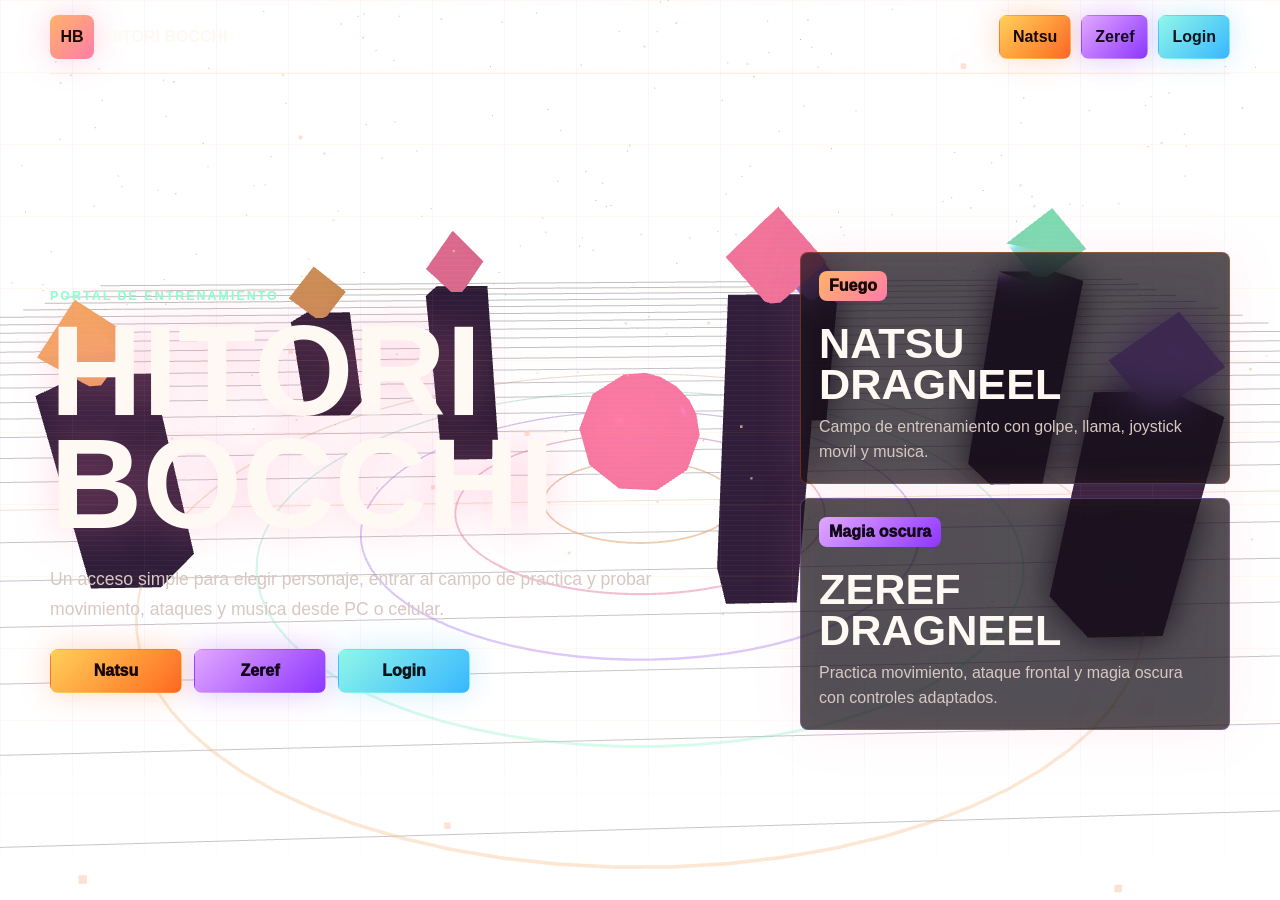
==== commit e755b8e9: "Agregar login unificado al portal" ====
--- a/index.html
+++ b/index.html
@@ -18,6 +18,7 @@
     <nav class="nav" aria-label="Personajes">
       <a class="natsu-link" href="natsu.html">Natsu</a>
       <a class="zeref-link" href="zeref.html">Zeref</a>
+      <a class="login-link" href="login.html">Login</a>
     </nav>
   </header>
 
@@ -33,6 +34,7 @@
         <div class="hero-actions">
           <a class="btn natsu-cta" href="natsu.html">Natsu</a>
           <a class="btn zeref-cta" href="zeref.html">Zeref</a>
+          <a class="btn login-cta" href="login.html">Login</a>
         </div>
       </div>
 
--- a/css/styles.css
+++ b/css/styles.css
@@ -139,6 +139,14 @@
   box-shadow: 0 0 30px rgba(143, 53, 255, 0.28);
 }
 
+.nav .login-link,
+.login-cta {
+  color: #06131a;
+  border-color: transparent;
+  background: linear-gradient(135deg, #8ff7e8, #39b7ff);
+  box-shadow: 0 0 30px rgba(57, 183, 255, 0.24);
+}
+
 main {
   width: min(1180px, calc(100% - 32px));
   margin: 0 auto;
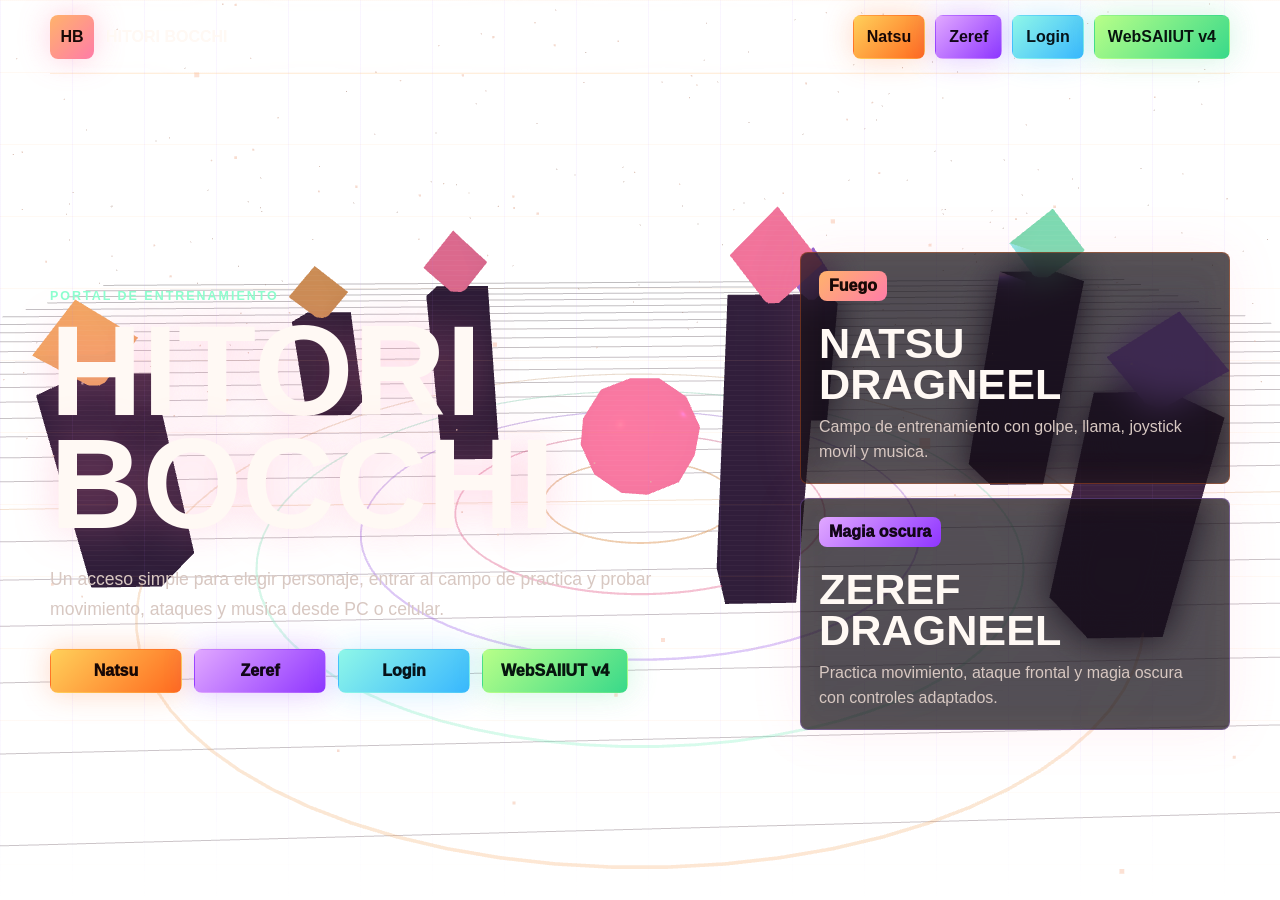
==== commit e0435c88: "Agregar acceso local a WebSAIIUT v4" ====
--- a/index.html
+++ b/index.html
@@ -19,6 +19,7 @@
       <a class="natsu-link" href="natsu.html">Natsu</a>
       <a class="zeref-link" href="zeref.html">Zeref</a>
       <a class="login-link" href="login.html">Login</a>
+      <a class="local-project-link" href="http://localhost:8084/WebSAIIUTv4/index.jsp" target="_blank" rel="noopener" title="Abrir WebSAIIUT v4 en esta computadora">WebSAIIUT v4</a>
     </nav>
   </header>
 
@@ -35,6 +36,7 @@
           <a class="btn natsu-cta" href="natsu.html">Natsu</a>
           <a class="btn zeref-cta" href="zeref.html">Zeref</a>
           <a class="btn login-cta" href="login.html">Login</a>
+          <a class="btn local-project-cta" href="http://localhost:8084/WebSAIIUTv4/index.jsp" target="_blank" rel="noopener" title="Abrir WebSAIIUT v4 en esta computadora">WebSAIIUT v4</a>
         </div>
       </div>
 
--- a/css/styles.css
+++ b/css/styles.css
@@ -147,6 +147,14 @@
   box-shadow: 0 0 30px rgba(57, 183, 255, 0.24);
 }
 
+.nav .local-project-link,
+.local-project-cta {
+  color: #07150f;
+  border-color: transparent;
+  background: linear-gradient(135deg, #b8ff88, #39d98a);
+  box-shadow: 0 0 30px rgba(57, 217, 138, 0.24);
+}
+
 main {
   width: min(1180px, calc(100% - 32px));
   margin: 0 auto;
@@ -305,6 +313,11 @@
     grid-template-columns: repeat(2, 1fr);
   }
 
+  .local-project-link,
+  .local-project-cta {
+    display: none;
+  }
+
   h1 {
     font-size: clamp(3rem, 18vw, 4.8rem);
   }
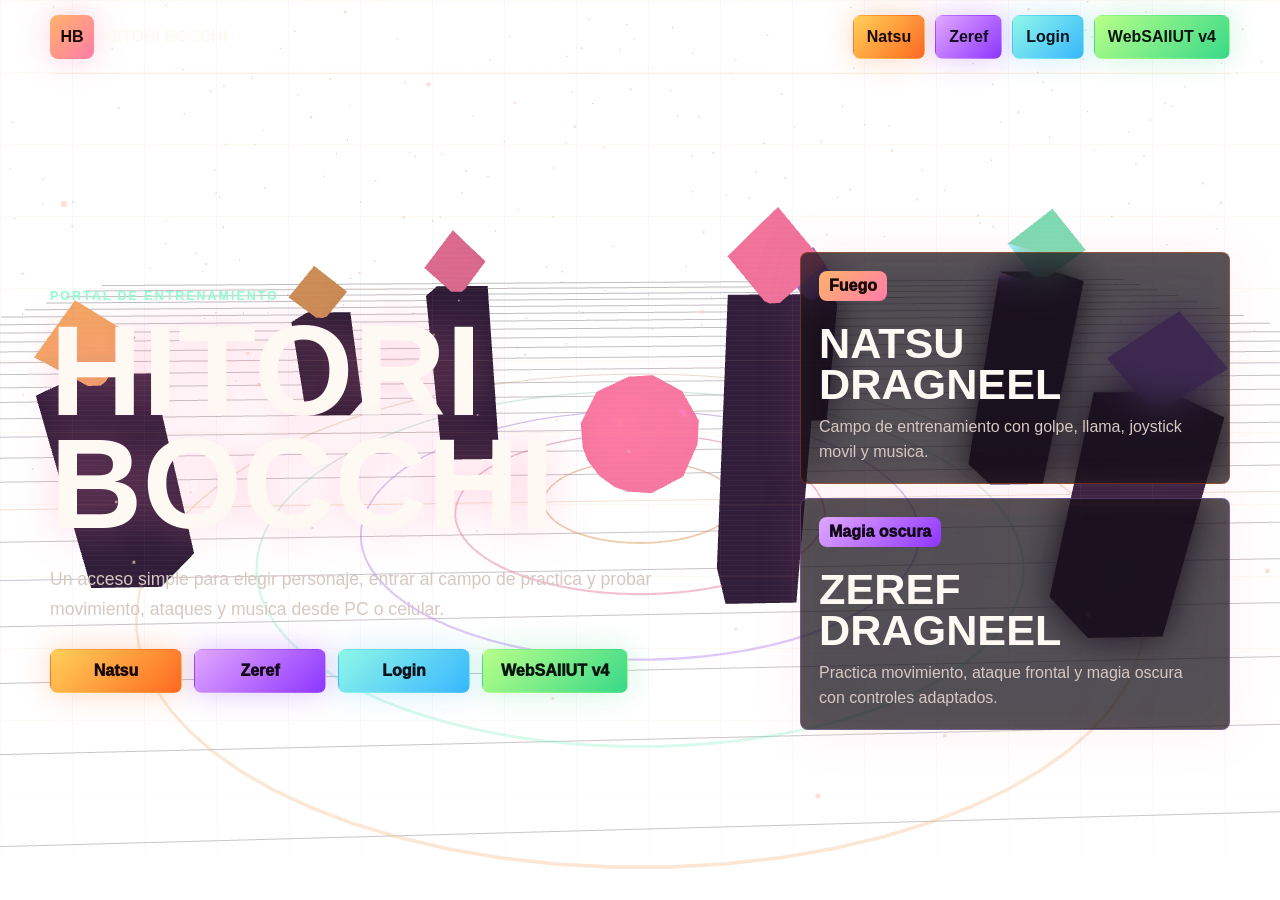
==== commit 7c533eca: "Publicar acceso protegido a WebSAIIUT v4" ====
--- a/index.html
+++ b/index.html
@@ -19,7 +19,7 @@
       <a class="natsu-link" href="natsu.html">Natsu</a>
       <a class="zeref-link" href="zeref.html">Zeref</a>
       <a class="login-link" href="login.html">Login</a>
-      <a class="local-project-link" href="http://localhost:8084/WebSAIIUTv4/index.jsp" target="_blank" rel="noopener" title="Abrir WebSAIIUT v4 en esta computadora">WebSAIIUT v4</a>
+      <a class="local-project-link" href="https://were-depending-brad-playing.trycloudflare.com/WebSAIIUTv4/index.jsp" target="_blank" rel="noopener" title="Abrir WebSAIIUT v4 protegido">WebSAIIUT v4</a>
     </nav>
   </header>
 
@@ -36,7 +36,7 @@
           <a class="btn natsu-cta" href="natsu.html">Natsu</a>
           <a class="btn zeref-cta" href="zeref.html">Zeref</a>
           <a class="btn login-cta" href="login.html">Login</a>
-          <a class="btn local-project-cta" href="http://localhost:8084/WebSAIIUTv4/index.jsp" target="_blank" rel="noopener" title="Abrir WebSAIIUT v4 en esta computadora">WebSAIIUT v4</a>
+          <a class="btn local-project-cta" href="https://were-depending-brad-playing.trycloudflare.com/WebSAIIUTv4/index.jsp" target="_blank" rel="noopener" title="Abrir WebSAIIUT v4 protegido">WebSAIIUT v4</a>
         </div>
       </div>
 
--- a/css/styles.css
+++ b/css/styles.css
@@ -313,11 +313,6 @@
     grid-template-columns: repeat(2, 1fr);
   }
 
-  .local-project-link,
-  .local-project-cta {
-    display: none;
-  }
-
   h1 {
     font-size: clamp(3rem, 18vw, 4.8rem);
   }
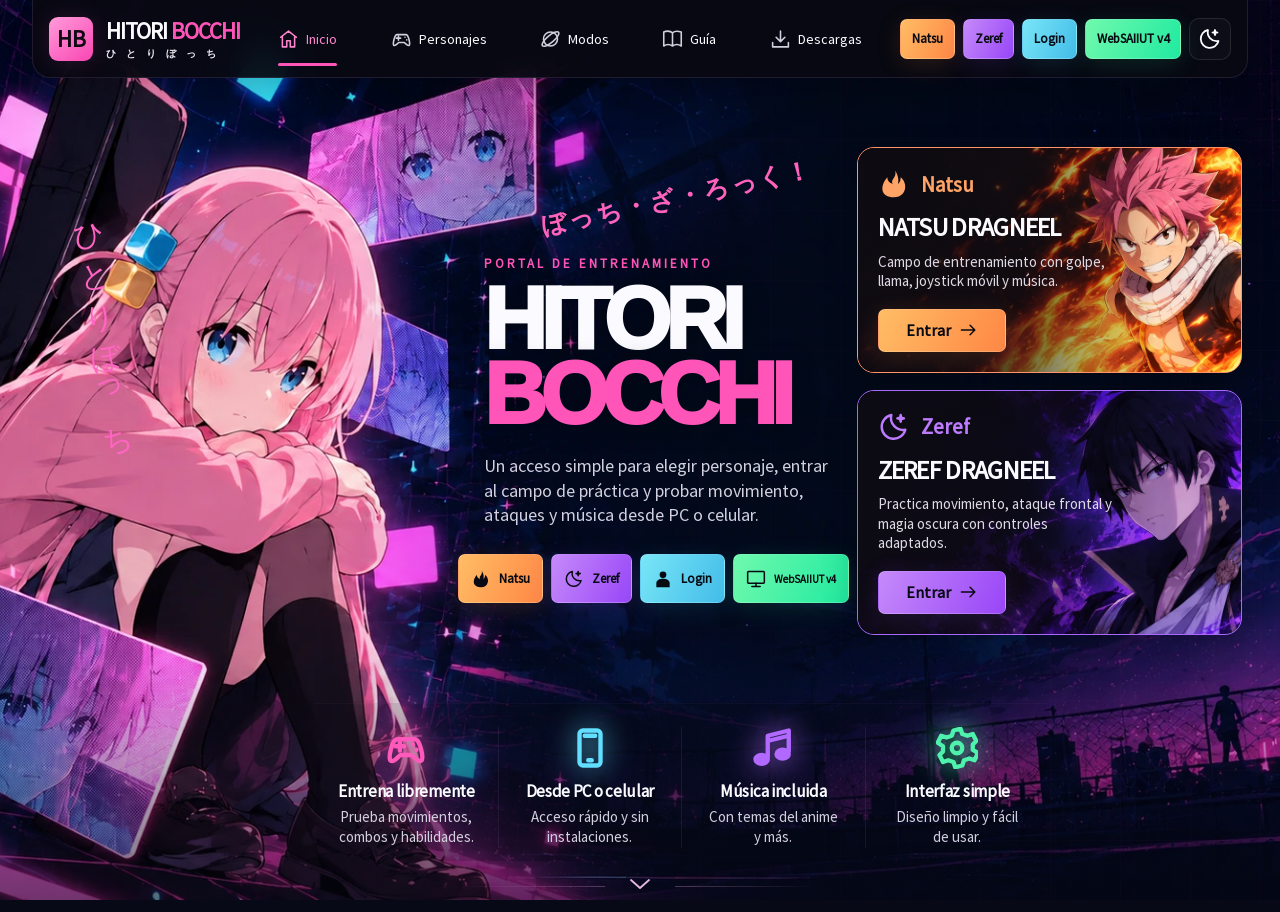
==== commit 4504007d: "Redisenar portal Hitori Bocchi con arte anime y estilo neon" ====
--- a/index.html
+++ b/index.html
@@ -1,61 +1,179 @@
-<!DOCTYPE html>
-<html lang="es">
-<head>
-  <meta charset="UTF-8">
-  <meta name="viewport" content="width=device-width, initial-scale=1.0">
-  <title>Hitori Bocchi | Portal de personajes</title>
-  <link rel="stylesheet" href="css/styles.css">
-</head>
-<body>
-  <canvas id="battlefield" aria-hidden="true"></canvas>
-  <div class="noise" aria-hidden="true"></div>
-
-  <header class="topbar">
-    <a class="brand" href="index.html" aria-label="Inicio">
-      <span class="brand-mark">HB</span>
-      <span>Hitori Bocchi</span>
-    </a>
-    <nav class="nav" aria-label="Personajes">
-      <a class="natsu-link" href="natsu.html">Natsu</a>
-      <a class="zeref-link" href="zeref.html">Zeref</a>
-      <a class="login-link" href="login.html">Login</a>
-      <a class="local-project-link" href="https://were-depending-brad-playing.trycloudflare.com/WebSAIIUTv4/index.jsp" target="_blank" rel="noopener" title="Abrir WebSAIIUT v4 protegido">WebSAIIUT v4</a>
-    </nav>
-  </header>
-
-  <main>
-    <section class="hero" id="inicio">
-      <div class="hero-copy">
-        <p class="eyebrow">Portal de entrenamiento</p>
-        <h1>Hitori Bocchi</h1>
-        <p class="lead">
-          Un acceso simple para elegir personaje, entrar al campo de practica y probar movimiento,
-          ataques y musica desde PC o celular.
-        </p>
-        <div class="hero-actions">
-          <a class="btn natsu-cta" href="natsu.html">Natsu</a>
-          <a class="btn zeref-cta" href="zeref.html">Zeref</a>
-          <a class="btn login-cta" href="login.html">Login</a>
-          <a class="btn local-project-cta" href="https://were-depending-brad-playing.trycloudflare.com/WebSAIIUTv4/index.jsp" target="_blank" rel="noopener" title="Abrir WebSAIIUT v4 protegido">WebSAIIUT v4</a>
+<!doctype html>
+<html lang="es" data-theme="dark">
+  <head>
+    <meta charset="UTF-8" />
+    <meta name="viewport" content="width=device-width, initial-scale=1.0" />
+    <meta name="theme-color" content="#090b18" />
+    <meta
+      name="description"
+      content="Elige a Natsu o Zeref y entra al campo de entrenamiento. Movimiento, ataques y música desde tu PC o celular."
+    />
+    <title>Hitori Bocchi | Portal de entrenamiento</title>
+    <link rel="preload" as="image" href="assets/portal/bocchi-stage.webp" />
+    <link rel="stylesheet" href="css/styles.css" />
+  </head>
+  <body>
+    <a class="skip-link" href="#inicio">Saltar al contenido</a>
+    <div class="scene" aria-hidden="true"></div>
+    <div class="scene-grid" aria-hidden="true"></div>
+    <header class="topbar">
+      <a class="brand" href="index.html" aria-label="Hitori Bocchi, inicio"
+        ><span class="brand-mark">HB</span
+        ><span class="brand-name"
+          >HITORI <b>BOCCHI</b><small lang="ja">ひ と り ぼ っ ち</small></span
+        ></a
+      >
+      <nav class="navigation" id="navigation" aria-label="Navegación principal">
+        <a class="nav-item active" href="#inicio" aria-current="page"
+          ><i data-icon="home"></i>Inicio</a
+        >
+        <a class="nav-item" href="#personajes"
+          ><i data-icon="gamepad"></i>Personajes</a
+        >
+        <button class="nav-item" data-dialog="modes">
+          <i data-icon="orbit"></i>Modos
+        </button>
+        <button class="nav-item" data-dialog="guide">
+          <i data-icon="book"></i>Guía
+        </button>
+        <button class="nav-item" data-dialog="downloads">
+          <i data-icon="download"></i>Descargas
+        </button>
+      </nav>
+      <div class="header-actions">
+        <a class="btn natsu-cta" href="natsu.html">Natsu</a
+        ><a class="btn zeref-cta" href="zeref.html">Zeref</a
+        ><a class="btn login-cta" href="login.html">Login</a>
+        <a
+          class="btn local-project-cta"
+          href="https://were-depending-brad-playing.trycloudflare.com/WebSAIIUTv4/index.jsp"
+          target="_blank"
+          rel="noopener"
+          >WebSAIIUT v4</a
+        >
+        <button
+          class="icon-button"
+          id="theme-toggle"
+          aria-label="Activar tema claro"
+          aria-pressed="false"
+        >
+          <i data-icon="moon"></i>
+        </button>
+      </div>
+      <button
+        class="icon-button menu-toggle"
+        id="menu-toggle"
+        aria-label="Abrir menú"
+        aria-expanded="false"
+        aria-controls="navigation"
+      >
+        <i data-icon="menu"></i>
+      </button>
+    </header>
+    <main id="inicio">
+      <section class="hero" aria-labelledby="hero-title">
+        <div class="art-space" aria-hidden="true">
+          <span class="vertical-japanese" lang="ja">ひとりぼっち</span>
         </div>
-      </div>
-
-      <aside class="character-panel" aria-label="Seleccion de personajes">
-        <a class="character-card natsu-card" href="natsu.html">
-          <span class="character-tag">Fuego</span>
-          <h2>Natsu Dragneel</h2>
-          <p>Campo de entrenamiento con golpe, llama, joystick movil y musica.</p>
-        </a>
-        <a class="character-card zeref-card" href="zeref.html">
-          <span class="character-tag">Magia oscura</span>
-          <h2>Zeref Dragneel</h2>
-          <p>Practica movimiento, ataque frontal y magia oscura con controles adaptados.</p>
-        </a>
-      </aside>
-    </section>
-  </main>
-
-  <script src="vendor/gsap.min.js"></script>
-  <script type="module" src="js/app.js"></script>
-</body>
+        <div class="hero-copy">
+          <span class="handwriting" aria-hidden="true" lang="ja"
+            >ぼっち・ざ・ろっく！</span
+          >
+          <p class="eyebrow">Portal de entrenamiento</p>
+          <h1 id="hero-title">HITORI<br /><span>BOCCHI</span></h1>
+          <p class="lead">
+            Un acceso simple para elegir personaje, entrar al campo de práctica
+            y probar movimiento, ataques y música desde PC o celular.
+          </p>
+          <div class="hero-actions">
+            <a class="btn natsu-cta" href="natsu.html"
+              ><i data-icon="flame"></i>Natsu</a
+            ><a class="btn zeref-cta" href="zeref.html"
+              ><i data-icon="moon"></i>Zeref</a
+            ><a class="btn login-cta" href="login.html"
+              ><i data-icon="user"></i>Login</a
+            >
+            <a
+              class="btn local-project-cta"
+              href="https://were-depending-brad-playing.trycloudflare.com/WebSAIIUTv4/index.jsp"
+              target="_blank"
+              rel="noopener"
+              ><i data-icon="monitor"></i>WebSAIIUT v4</a
+            >
+          </div>
+        </div>
+        <aside
+          class="character-panel"
+          id="personajes"
+          aria-label="Selección de personajes"
+        >
+          <a class="character-card natsu-card" href="natsu.html"
+            ><div class="card-content">
+              <span class="character-tag"><i data-icon="flame"></i>Natsu</span>
+              <h2>NATSU DRAGNEEL</h2>
+              <p>
+                Campo de entrenamiento con golpe, llama, joystick móvil y
+                música.
+              </p>
+              <span class="card-enter btn natsu-cta"
+                >Entrar <i data-icon="arrow"></i
+              ></span></div
+          ></a>
+          <a class="character-card zeref-card" href="zeref.html"
+            ><div class="card-content">
+              <span class="character-tag"><i data-icon="moon"></i>Zeref</span>
+              <h2>ZEREF DRAGNEEL</h2>
+              <p>
+                Practica movimiento, ataque frontal y magia oscura con controles
+                adaptados.
+              </p>
+              <span class="card-enter btn zeref-cta"
+                >Entrar <i data-icon="arrow"></i
+              ></span></div
+          ></a>
+        </aside>
+      </section>
+      <section
+        class="features"
+        id="ventajas"
+        aria-label="Todo listo para entrenar"
+      >
+        <article class="feature pink">
+          <i data-icon="gamepad"></i>
+          <h2>Entrena libremente</h2>
+          <p>Prueba movimientos,<br />combos y habilidades.</p>
+        </article>
+        <article class="feature cyan">
+          <i data-icon="phone"></i>
+          <h2>Desde PC o celular</h2>
+          <p>Acceso rápido y sin<br />instalaciones.</p>
+        </article>
+        <article class="feature purple">
+          <i data-icon="music"></i>
+          <h2>Música incluida</h2>
+          <p>Con temas del anime<br />y más.</p>
+        </article>
+        <article class="feature green">
+          <i data-icon="settings"></i>
+          <h2>Interfaz simple</h2>
+          <p>Diseño limpio y fácil<br />de usar.</p>
+        </article>
+      </section>
+      <footer class="page-footer">
+        <span></span
+        ><a href="#ventajas" aria-label="Ver características"
+          ><i data-icon="chevron"></i></a
+        ><span></span>
+      </footer>
+    </main>
+    <dialog id="info-dialog" aria-labelledby="dialog-title">
+      <button class="icon-button dialog-close" aria-label="Cerrar ventana">
+        <i data-icon="close"></i>
+      </button>
+      <p class="eyebrow">Hitori Bocchi</p>
+      <h2 id="dialog-title"></h2>
+      <div id="dialog-content"></div>
+    </dialog>
+    <script src="js/app.js" defer></script>
+  </body>
 </html>
--- a/css/styles.css
+++ b/css/styles.css
@@ -1,319 +1,1060 @@
+@font-face {
+  font-family: Source Sans;
+  src: url("../assets/login/fonts/source-sans-pro/source-sans-pro-1.woff2")
+    format("woff2");
+  font-display: swap;
+}
 :root {
-  --ink: #fff9f4;
-  --muted: #d8c8c2;
-  --panel: rgba(18, 13, 22, 0.72);
-  --line: rgba(255, 190, 118, 0.24);
-  --peach: #ffb36b;
-  --rose: #ff7ca8;
-  --mint: #8dffcf;
-  --violet: #b77cff;
-}
-
+  color-scheme: dark;
+  --ink: #fafaff;
+  --muted: #d2d0df;
+  --pink: #ff54b8;
+  --line: #ffffff18;
+  --surface: #080912ed;
+  --dialog: #101120;
+}
 * {
   box-sizing: border-box;
 }
-
 html {
   scroll-behavior: smooth;
-}
-
+  scroll-padding-top: 110px;
+}
 body {
   margin: 0;
-  min-height: 100vh;
+  min-height: 100svh;
   color: var(--ink);
-  overflow-x: hidden;
-  background: #09070c;
-  font-family: "Segoe UI", Arial, sans-serif;
-}
-
+  background: #070916;
+  font-family: "Source Sans", "Segoe UI", Arial, sans-serif;
+}
+button,
 a {
+  -webkit-tap-highlight-color: transparent;
+}
+button {
   font: inherit;
-}
-
-#battlefield {
+  cursor: pointer;
+}
+a {
+  color: inherit;
+  text-decoration: none;
+}
+button {
+  color: inherit;
+}
+svg {
+  width: 24px;
+  height: 24px;
+  display: block;
+  fill: none;
+  stroke: currentColor;
+  stroke-width: 1.8;
+  stroke-linecap: round;
+  stroke-linejoin: round;
+}
+i {
+  display: inline-flex;
+  flex-shrink: 0;
+  font-style: normal;
+}
+a,
+button {
+  touch-action: manipulation;
+}
+a:focus-visible,
+button:focus-visible {
+  outline: 3px solid #68e6ff;
+  outline-offset: 5px;
+}
+.skip-link {
+  position: fixed;
+  top: -80px;
+  left: 20px;
+  z-index: 60;
+  background: #fff;
+  color: #111;
+  padding: 12px;
+}
+.skip-link:focus {
+  top: 12px;
+}
+.scene {
   position: fixed;
   inset: 0;
   z-index: -3;
-  width: 100%;
-  height: 100%;
-  background: #09070c;
-}
-
-.noise {
+  background: #080b19 url("../assets/portal/bocchi-stage.webp") center top/cover
+    no-repeat;
+}
+.scene:after {
+  content: "";
+  position: absolute;
+  inset: 0;
+  background:
+    linear-gradient(
+      90deg,
+      transparent 27%,
+      #080b1920 39%,
+      #080b1940 67%,
+      transparent
+    ),
+    linear-gradient(0deg, #05061290, transparent 28%);
+}
+.scene-grid {
   position: fixed;
   inset: 0;
   z-index: -2;
   pointer-events: none;
-  background:
-    linear-gradient(rgba(255, 179, 107, 0.07) 1px, transparent 1px),
-    linear-gradient(90deg, rgba(183, 124, 255, 0.07) 1px, transparent 1px),
-    repeating-linear-gradient(to bottom, rgba(255, 255, 255, 0.035), rgba(255, 255, 255, 0.035) 1px, transparent 1px, transparent 5px);
-  background-size: 72px 72px, 72px 72px, auto;
-  mask-image: linear-gradient(to bottom, black 0 76%, transparent 100%);
-}
-
+  background-image:
+    linear-gradient(#f15bba07 1px, transparent 1px),
+    linear-gradient(90deg, #f15bba07 1px, transparent 1px);
+  background-size: 70px 70px;
+  mask-image: linear-gradient(90deg, transparent, #000);
+}
 .topbar {
-  position: sticky;
-  top: 0;
-  z-index: 20;
+  width: min(1460px, 87%);
+  min-height: 78px;
+  margin: 0 auto;
+  padding: 12px 20px;
   display: flex;
   align-items: center;
-  justify-content: space-between;
-  gap: 18px;
-  width: min(1180px, calc(100% - 32px));
-  min-height: 74px;
-  margin: 0 auto;
-  border-bottom: 1px solid var(--line);
+  gap: 24px;
+  background: var(--surface);
+  border: 1px solid #b68bd526;
+  border-top: 0;
+  border-radius: 0 0 18px 18px;
+  position: relative;
+  z-index: 20;
+  box-shadow: 0 12px 45px #0004;
   backdrop-filter: blur(18px);
 }
-
 .brand {
-  display: inline-flex;
+  display: flex;
   align-items: center;
-  gap: 12px;
-  color: var(--ink);
-  text-decoration: none;
-  font-weight: 900;
-  text-transform: uppercase;
-}
-
+  gap: 13px;
+  flex-shrink: 0;
+}
 .brand-mark {
+  width: 51px;
+  height: 51px;
   display: grid;
   place-items: center;
-  width: 44px;
-  aspect-ratio: 1;
-  color: #180906;
-  border-radius: 8px;
-  background: linear-gradient(135deg, var(--peach), var(--rose));
-  box-shadow: 0 0 30px rgba(255, 124, 168, 0.34);
-}
-
-.nav {
+  border-radius: 9px;
+  background: linear-gradient(140deg, #ff9cda, #fa45b2);
+  color: #100814;
+  font-size: 23px;
+  font-weight: 900;
+  box-shadow: 0 0 25px #fa45b225;
+}
+.brand-name {
+  font-size: 27px;
+  font-weight: 900;
+  letter-spacing: -1px;
+  line-height: 1;
+}
+.brand-name b {
+  color: var(--pink);
+}
+.brand-name small {
+  display: block;
+  font-size: 12px;
+  letter-spacing: 4px;
+  margin-top: 7px;
+  font-weight: 600;
+  color: #eee9f3;
+}
+.navigation {
   display: flex;
+  align-items: stretch;
+  justify-content: space-around;
+  gap: 22px;
+  flex: 1;
+  align-self: stretch;
+}
+.nav-item {
+  display: flex;
+  align-items: center;
   gap: 10px;
-  flex-wrap: wrap;
-  justify-content: flex-end;
-}
-
-.nav a,
+  white-space: nowrap;
+  border: 0;
+  background: transparent;
+  font-size: 16px;
+  position: relative;
+  padding: 4px 0;
+}
+.nav-item i {
+  color: #d1cede;
+}
+.nav-item.active,
+.nav-item.active i,
+.nav-item:hover,
+.nav-item:hover i {
+  color: #ff84ce;
+}
+.nav-item.active:after {
+  content: "";
+  position: absolute;
+  bottom: -1px;
+  left: 0;
+  right: 0;
+  height: 3px;
+  border-radius: 4px;
+  background: var(--pink);
+}
+.header-actions {
+  display: flex;
+  gap: 12px;
+  align-items: center;
+}
 .btn {
-  min-height: 44px;
   display: inline-flex;
   align-items: center;
   justify-content: center;
+  gap: 8px;
+  min-height: 49px;
+  padding: 0 19px;
+  border-radius: 7px;
+  border: 1px solid #ffffff28;
+  font-weight: 750;
+  font-size: 15px;
+  white-space: nowrap;
+  color: #070a12;
+  transition:
+    transform 0.2s,
+    filter 0.2s,
+    box-shadow 0.2s;
+}
+.btn:hover {
+  transform: translateY(-3px);
+  filter: brightness(1.12);
+}
+.btn svg {
+  width: 20px;
+  height: 20px;
+}
+.natsu-cta {
+  background: linear-gradient(115deg, #ffbd65, #ff8745);
+  box-shadow: 0 5px 25px #ff8c3825;
+}
+.zeref-cta {
+  background: linear-gradient(115deg, #c58afa, #9946f7);
+  box-shadow: 0 5px 25px #9e4eff25;
+}
+.login-cta {
+  background: linear-gradient(115deg, #79e6f7, #43bce9);
+  box-shadow: 0 5px 25px #42ccff20;
+}
+.local-project-cta {
+  background: linear-gradient(115deg, #70f9ad, #20eaa0);
+  box-shadow: 0 5px 25px #2ff6a520;
+}
+.header-actions .btn {
+  min-height: 40px;
+  padding: 0 14px;
+  font-size: 14px;
+}
+.icon-button {
+  display: grid;
+  place-items: center;
+  border: 1px solid #ffffff1a;
+  border-radius: 10px;
+  background: #ffffff06;
+  width: 42px;
+  height: 42px;
   color: var(--ink);
-  text-decoration: none;
-  border: 1px solid rgba(255, 249, 244, 0.16);
-  border-radius: 8px;
-  background: rgba(255, 255, 255, 0.065);
-  cursor: pointer;
-  transition: transform 180ms ease, border-color 180ms ease, box-shadow 180ms ease;
-}
-
-.nav a {
-  padding: 0 13px;
-  font-weight: 900;
-}
-
-.nav a:hover,
-.btn:hover,
-.character-card:hover {
-  transform: translateY(-2px);
-  border-color: var(--peach);
-  box-shadow: 0 0 26px rgba(255, 179, 107, 0.24);
-}
-
-.nav .natsu-link,
-.natsu-cta {
-  color: #170705;
-  border-color: transparent;
-  background: linear-gradient(135deg, #ffd05a, #ff6a1f);
-  box-shadow: 0 0 30px rgba(255, 106, 31, 0.26);
-}
-
-.nav .zeref-link,
-.zeref-cta {
-  color: #120618;
-  border-color: transparent;
-  background: linear-gradient(135deg, #e1a8ff, #8f35ff);
-  box-shadow: 0 0 30px rgba(143, 53, 255, 0.28);
-}
-
-.nav .login-link,
-.login-cta {
-  color: #06131a;
-  border-color: transparent;
-  background: linear-gradient(135deg, #8ff7e8, #39b7ff);
-  box-shadow: 0 0 30px rgba(57, 183, 255, 0.24);
-}
-
-.nav .local-project-link,
-.local-project-cta {
-  color: #07150f;
-  border-color: transparent;
-  background: linear-gradient(135deg, #b8ff88, #39d98a);
-  box-shadow: 0 0 30px rgba(57, 217, 138, 0.24);
-}
-
+  flex-shrink: 0;
+}
+.icon-button:hover {
+  background: #ff54b825;
+}
+.menu-toggle {
+  display: none;
+}
 main {
-  width: min(1180px, calc(100% - 32px));
-  margin: 0 auto;
-}
-
+  width: min(1580px, 94%);
+  margin: auto;
+}
 .hero {
   display: grid;
-  grid-template-columns: minmax(0, 1fr) minmax(320px, 430px);
-  gap: 32px;
+  grid-template-columns: 35% 29% 32%;
+  gap: 2%;
   align-items: center;
-  min-height: calc(100vh - 74px);
-  padding: 42px 0 34px;
-}
-
+  min-height: calc(100svh - 292px);
+  padding: 72px 0 46px;
+}
+.art-space {
+  height: 100%;
+  position: relative;
+}
+.vertical-japanese {
+  position: absolute;
+  top: 12%;
+  left: 10%;
+  writing-mode: vertical-rl;
+  color: #ff65c3;
+  font-size: 30px;
+  letter-spacing: 7px;
+  text-shadow: 0 0 14px #ff54b85c;
+  transform: rotate(-8deg);
+}
+.hero-copy {
+  position: relative;
+  padding-top: 76px;
+  align-self: center;
+}
+.handwriting {
+  position: absolute;
+  right: 5%;
+  top: 2px;
+  color: #ff62bc;
+  font-size: 29px;
+  font-weight: 600;
+  transform: rotate(-12deg);
+  letter-spacing: 2px;
+  white-space: nowrap;
+}
 .eyebrow {
-  margin: 0 0 12px;
-  color: var(--mint);
-  font-size: 0.78rem;
-  font-weight: 900;
-  letter-spacing: 0.16em;
+  font-weight: 800;
   text-transform: uppercase;
-}
-
-h1,
-h2,
-p {
-  overflow-wrap: anywhere;
-}
-
+  letter-spacing: 3px;
+  color: var(--pink);
+  font-size: 13px;
+  margin: 0 0 10px;
+}
 h1 {
-  max-width: 820px;
-  margin: 0;
-  font-size: clamp(3.3rem, 10vw, 8rem);
-  line-height: 0.88;
-  letter-spacing: 0;
-  text-transform: uppercase;
-  text-shadow: 0 0 42px rgba(255, 124, 168, 0.35);
-}
-
+  font-family: "Arial Black", "Segoe UI", Arial, sans-serif;
+  font-size: clamp(65px, 6.75vw, 116px);
+  font-weight: 950;
+  letter-spacing: -6px;
+  line-height: 0.87;
+  margin: 0 0 22px;
+  text-shadow: 0 4px 26px #0005;
+}
+h1 span {
+  color: var(--pink);
+}
 .lead {
-  max-width: 680px;
-  margin: 24px 0;
   color: var(--muted);
-  font-size: 1.1rem;
-  line-height: 1.7;
-}
-
+  font-size: 19px;
+  line-height: 1.35;
+  max-width: 410px;
+  margin: 0 0 27px;
+}
 .hero-actions {
   display: flex;
   gap: 12px;
-  flex-wrap: wrap;
-}
-
-.btn {
-  min-width: 132px;
-  padding: 0 18px;
-  font-weight: 1000;
-}
-
+  margin-left: -42px;
+}
+.hero-actions .btn {
+  padding: 0 17px;
+  font-size: 14px;
+}
+.hero-actions .local-project-cta {
+  font-size: 12px;
+}
 .character-panel {
   display: grid;
-  gap: 14px;
-}
-
+  gap: 17px;
+  scroll-margin-top: 28px;
+}
 .character-card {
-  min-height: 210px;
+  position: relative;
+  isolation: isolate;
+  overflow: hidden;
+  min-height: 231px;
+  border: 1px solid;
+  border-radius: 17px;
+  transition:
+    transform 0.25s,
+    box-shadow 0.25s;
+  background-color: #0c0d19;
+  background-position: center;
+  background-size: cover;
+  box-shadow: 0 12px 35px #0003;
+}
+.character-card:before {
+  content: "";
+  position: absolute;
+  inset: 0;
+  z-index: -1;
+  background: linear-gradient(
+    90deg,
+    #0d0b12eb 0%,
+    #0d0b12bb 36%,
+    transparent 78%
+  );
+}
+.natsu-card {
+  border-color: #ff9568;
+  background-image: url("../assets/portal/natsu-card.webp");
+}
+.zeref-card {
+  border-color: #a669fb;
+  background-image: url("../assets/portal/zeref-card.webp");
+}
+.character-card:hover {
+  transform: translateY(-4px);
+  box-shadow: 0 8px 40px #f85b9d25;
+}
+.card-content {
+  padding: 21px 22px;
+}
+.character-tag {
+  display: flex;
+  align-items: center;
+  gap: 11px;
+  font-weight: 800;
+  font-size: 21px;
+  color: #ffa366;
+}
+.character-tag svg {
+  width: 32px;
+  height: 32px;
+}
+.zeref-card .character-tag {
+  color: #bd7bff;
+}
+.character-card h2 {
+  font-size: 29px;
+  letter-spacing: -0.7px;
+  line-height: 1.05;
+  margin: 13px 0 11px;
+  font-weight: 900;
+}
+.character-card p {
+  font-size: 16px;
+  line-height: 1.3;
+  color: #ded9e4;
+  max-width: 275px;
+  margin: 0 0 18px;
+}
+.card-enter {
+  min-height: 43px;
+  padding: 0 27px;
+  font-size: 16px;
+}
+.card-enter svg {
+  width: 19px;
+}
+.features {
+  display: grid;
+  grid-template-columns: repeat(4, 1fr);
+  width: 61%;
+  margin: 17px 0 0 23%;
+  padding: 23px 0 13px;
+  background: linear-gradient(90deg, transparent, #06091570, transparent);
+  border-top: 1px solid #ff9bda08;
+}
+.feature {
+  text-align: center;
+  padding: 0 14px;
+  border-right: 1px solid #c79fe218;
+}
+.feature:last-child {
+  border: 0;
+}
+.feature > i {
+  margin-bottom: 11px;
+  filter: drop-shadow(0 0 15px currentColor);
+}
+.feature svg {
+  width: 42px;
+  height: 42px;
+  stroke-width: 2.5;
+}
+.pink > i {
+  color: #ff5abb;
+}
+.cyan > i {
+  color: #62dfff;
+}
+.purple > i {
+  color: #b169ff;
+}
+.green > i {
+  color: #4ff2ad;
+}
+.feature h2 {
+  font-size: 17px;
+  margin: 0 0 5px;
+  letter-spacing: -0.3px;
+}
+.feature p {
+  color: var(--muted);
+  line-height: 1.35;
+  font-size: 15px;
+  margin: 0;
+}
+.page-footer {
+  display: flex;
+  align-items: center;
+  justify-content: center;
+  gap: 18px;
+  height: 51px;
+}
+.page-footer span {
+  height: 1px;
+  width: 145px;
+  background: linear-gradient(90deg, transparent, #b87faa66);
+}
+.page-footer span:last-child {
+  transform: rotate(180deg);
+}
+.page-footer a {
+  color: #e4b8df;
+  padding: 5px;
+}
+dialog {
   color: var(--ink);
-  text-decoration: none;
-  border: 1px solid var(--line);
-  border-radius: 8px;
-  padding: 18px;
-  background: var(--panel);
-  box-shadow: 0 0 52px rgba(255, 124, 168, 0.1), inset 0 0 34px rgba(255, 179, 107, 0.05);
-  backdrop-filter: blur(18px);
-  transition: transform 180ms ease, border-color 180ms ease, box-shadow 180ms ease;
-}
-
-.character-tag {
-  display: inline-grid;
-  place-items: center;
-  min-height: 30px;
-  padding: 0 10px;
-  border-radius: 8px;
-  color: #180906;
-  background: linear-gradient(135deg, var(--peach), var(--rose));
-  font-weight: 1000;
-}
-
-.character-card h2 {
-  margin: 22px 0 10px;
-  font-size: clamp(1.6rem, 4vw, 2.7rem);
-  line-height: 0.95;
-  text-transform: uppercase;
-}
-
-.character-card p {
-  margin: 0;
+  background: var(--dialog);
+  border: 1px solid #b466b66b;
+  border-radius: 20px;
+  max-width: 570px;
+  width: calc(100% - 32px);
+  padding: 35px;
+  box-shadow: 0 30px 100px #0009;
+}
+dialog::backdrop {
+  background: #050616bf;
+  backdrop-filter: blur(8px);
+}
+dialog h2 {
+  font-size: 30px;
+  margin: 12px 0 20px;
+}
+dialog p {
+  line-height: 1.6;
   color: var(--muted);
-  line-height: 1.55;
-}
-
-.natsu-card {
-  border-color: rgba(255, 106, 31, 0.34);
-}
-
-.zeref-card {
-  border-color: rgba(183, 124, 255, 0.34);
-}
-
-.zeref-card .character-tag {
-  color: #120618;
-  background: linear-gradient(135deg, #e1a8ff, #8f35ff);
-}
-
-@media (max-width: 900px) {
-  .topbar,
+}
+.dialog-close {
+  position: absolute;
+  right: 15px;
+  top: 15px;
+}
+.dialog-links {
+  display: grid;
+  gap: 12px;
+  margin-top: 20px;
+}
+.dialog-links .btn {
+  white-space: normal;
+  text-align: center;
+}
+kbd {
+  display: inline-block;
+  border: 1px solid #ffffff38;
+  border-bottom-width: 3px;
+  border-radius: 5px;
+  padding: 1px 7px;
+  color: var(--ink);
+  font: inherit;
+  background: #ffffff08;
+}
+.control-row {
+  padding: 12px 0;
+  border-bottom: 1px solid var(--line);
+}
+[data-theme="light"] {
+  color-scheme: light;
+  --ink: #24182f;
+  --muted: #49364f;
+  --surface: #fff3fbed;
+  --dialog: #fff4fc;
+  --line: #47233922;
+}
+[data-theme="light"] .scene:after {
+  background: #fce6f4a8;
+}
+[data-theme="light"] .brand-name small,
+[data-theme="light"] .nav-item i {
+  color: #5a3a60;
+}
+[data-theme="light"] .character-card {
+  color: #fff;
+}
+[data-theme="light"] .features {
+  background: #fff0f6a6;
+  border-radius: 14px;
+}
+[data-theme="light"] .feature {
+  border-color: #69335b22;
+}
+[data-theme="light"] .icon-button {
+  border-color: #6a37552b;
+  background: #b74a8310;
+}
+[data-theme="light"] h1 {
+  text-shadow: 0 2px 20px #fff9;
+}
+@media (min-width: 1750px) {
   .hero {
-    grid-template-columns: 1fr;
-  }
-
+    min-height: calc(100svh - 300px);
+  }
+  .hero-copy {
+    padding-top: 65px;
+  }
+  .hero-actions {
+    margin-left: 0;
+  }
+  h1 {
+    font-size: 116px;
+  }
+}
+@media (max-width: 1450px) {
   .topbar {
-    display: grid;
-    justify-items: start;
-    padding: 12px 0;
-  }
-
-  .nav {
-    justify-content: flex-start;
-  }
-}
-
-@media (max-width: 620px) {
-  .topbar,
-  main {
-    width: min(100% - 22px, 1180px);
-  }
-
+    width: 95%;
+    gap: 20px;
+    padding: 12px 16px;
+  }
+  .brand-name {
+    font-size: 23px;
+  }
+  .brand-mark {
+    width: 44px;
+    height: 44px;
+  }
+  .navigation {
+    gap: 17px;
+  }
+  .nav-item {
+    font-size: 14px;
+    gap: 7px;
+  }
+  .nav-item svg {
+    width: 21px;
+  }
+  .header-actions {
+    gap: 8px;
+  }
+  .header-actions .btn {
+    padding: 0 11px;
+    font-size: 13px;
+  }
+  .hero-actions {
+    gap: 8px;
+    margin-left: -26px;
+  }
+  .hero-actions .btn {
+    padding: 0 12px;
+    font-size: 13px;
+  }
+  .hero-actions .local-project-cta {
+    font-size: 11px;
+  }
+  .character-card {
+    min-height: 218px;
+  }
+  .character-card h2 {
+    font-size: 26px;
+  }
+  .card-content {
+    padding: 20px;
+  }
+  .character-card p {
+    max-width: 240px;
+    font-size: 15px;
+  }
   .hero {
-    min-height: auto;
-    padding-top: 34px;
-  }
-
+    padding-top: 64px;
+  }
+  .lead {
+    font-size: 18px;
+  }
+  .handwriting {
+    font-size: 25px;
+  }
+  .brand-name small {
+    font-size: 10px;
+  }
+}
+@media (max-width: 1180px) {
+  .topbar {
+    flex-wrap: wrap;
+    justify-content: space-between;
+    gap: 10px;
+    padding: 13px 18px;
+  }
+  .navigation {
+    order: 3;
+    width: 100%;
+    flex-basis: 100%;
+    min-height: 40px;
+    justify-content: center;
+    gap: 35px;
+  }
+  .nav-item.active:after {
+    bottom: -5px;
+  }
+  .hero {
+    grid-template-columns: 29% 33% 34%;
+    padding-top: 45px;
+    min-height: 610px;
+  }
+  .hero-copy {
+    padding-top: 55px;
+  }
+  h1 {
+    font-size: 7.8vw;
+    letter-spacing: -5px;
+  }
   .hero-actions {
     display: grid;
-  }
-
-  .btn,
-  .nav a {
+    grid-template-columns: 1fr 1fr;
+    margin-left: 0;
+    gap: 9px;
+  }
+  .hero-actions .btn {
+    font-size: 14px;
+  }
+  .character-card h2 {
+    font-size: 23px;
+  }
+  .card-content {
+    padding: 18px;
+  }
+  .character-card p {
+    max-width: 205px;
+    font-size: 14px;
+  }
+  .character-tag {
+    font-size: 19px;
+  }
+  .handwriting {
+    font-size: 23px;
+    right: 0;
+  }
+  .features {
+    width: 77%;
+    margin-left: 15%;
+  }
+  .vertical-japanese {
+    left: 0;
+  }
+  .scene {
+    background-position: 40% top;
+  }
+}
+@media (max-width: 800px) {
+  .topbar {
+    width: calc(100% - 24px);
+    padding: 12px 14px;
+  }
+  .brand-name {
+    font-size: 23px;
+  }
+  .header-actions .btn {
+    display: none;
+  }
+  .header-actions {
+    margin-left: auto;
+  }
+  .menu-toggle {
+    display: grid;
+  }
+  .navigation {
+    display: none;
+    gap: 0;
+    align-items: stretch;
+    flex-direction: column;
+  }
+  .navigation.is-open {
+    display: flex;
+  }
+  .nav-item {
+    min-height: 45px;
+    padding: 8px;
+  }
+  .nav-item.active:after {
+    left: 8px;
+    width: 55px;
+    bottom: 1px;
+  }
+  .scene {
+    background-size: auto 850px;
+    background-position: 29% 0;
+  }
+  .scene:after {
+    background: linear-gradient(
+      0deg,
+      #080b19 0%,
+      #080b19eb 30%,
+      #080b1955 75%,
+      #080b1930
+    );
+  }
+  main {
+    width: calc(100% - 36px);
+  }
+  .hero {
+    grid-template-columns: 1fr 1fr;
+    gap: 25px;
+    padding-top: 45px;
+    min-height: initial;
+  }
+  .art-space {
+    display: none;
+  }
+  .hero-copy {
+    grid-column: 1/-1;
+    max-width: 470px;
+    margin: 0 0 0 auto;
+    padding-top: 115px;
+    padding-left: 70px;
+  }
+  .handwriting {
+    top: 60px;
+    right: 10px;
+  }
+  h1 {
+    font-size: 90px;
+  }
+  .lead {
+    font-size: 17px;
+    text-shadow: 0 2px 10px #000;
+  }
+  .hero-actions {
+    display: grid;
+    grid-template-columns: 1fr 1fr;
+  }
+  .hero-actions .btn {
+    min-height: 47px;
+  }
+  .character-panel {
+    grid-column: 1/-1;
+    grid-template-columns: 1fr 1fr;
+    gap: 15px;
+  }
+  .character-card {
+    min-height: 245px;
+  }
+  .character-card h2 {
+    font-size: 22px;
+    max-width: 180px;
+  }
+  .character-card p {
+    max-width: 175px;
+    min-height: 56px;
+  }
+  .card-content {
+    padding: 18px;
+  }
+  .features {
     width: 100%;
-    text-align: center;
-  }
-
-  .nav {
-    width: 100%;
-    display: grid;
-    grid-template-columns: repeat(2, 1fr);
-  }
-
+    margin: 0;
+    padding: 20px 0;
+  }
+  .feature {
+    padding: 0 8px;
+  }
+  .feature h2 {
+    font-size: 15px;
+  }
+  .feature p {
+    font-size: 14px;
+  }
+  .feature svg {
+    width: 34px;
+    height: 34px;
+  }
+  .page-footer {
+    height: 45px;
+  }
+}
+@media (max-width: 480px) {
+  .brand-name {
+    font-size: 20px;
+  }
+  .brand-name small {
+    font-size: 9px;
+    letter-spacing: 3px;
+  }
+  .brand-mark {
+    width: 42px;
+    height: 42px;
+    font-size: 20px;
+  }
+  .topbar {
+    gap: 8px;
+  }
+  .header-actions {
+    margin-left: auto;
+  }
+  .icon-button {
+    width: 36px;
+    height: 38px;
+  }
+  .hero {
+    padding-top: 25px;
+    padding-bottom: 22px;
+    gap: 27px;
+  }
+  .hero-copy {
+    padding-top: 160px;
+    padding-left: 28px;
+    max-width: 100%;
+  }
+  .handwriting {
+    top: 109px;
+    right: 0;
+    font-size: 22px;
+  }
+  .eyebrow {
+    font-size: 11px;
+    letter-spacing: 2.5px;
+  }
   h1 {
-    font-size: clamp(3rem, 18vw, 4.8rem);
-  }
-}
+    font-size: clamp(61px, 21vw, 92px);
+    letter-spacing: -4px;
+    margin-bottom: 20px;
+  }
+  .lead {
+    font-size: 17px;
+    line-height: 1.5;
+  }
+  .character-panel {
+    grid-template-columns: 1fr;
+  }
+  .character-card {
+    min-height: 223px;
+  }
+  .character-card h2 {
+    font-size: 26px;
+    max-width: none;
+  }
+  .character-card p {
+    max-width: 215px;
+    min-height: initial;
+    font-size: 15px;
+  }
+  .character-card:before {
+    background: linear-gradient(90deg, #0c0a13eb, #0c0a1390 50%, transparent);
+  }
+  .character-tag {
+    font-size: 21px;
+  }
+  .features {
+    grid-template-columns: 1fr 1fr;
+    row-gap: 27px;
+    padding: 22px 0;
+  }
+  .feature:nth-child(2) {
+    border: 0;
+  }
+  .feature h2 {
+    font-size: 16px;
+  }
+  .scene {
+    background-size: auto 760px;
+    background-position: 29% 50px;
+  }
+  .scene:after {
+    background: linear-gradient(0deg, #080b19 0%, #080b19f0 25%, #080b1940 80%);
+  }
+  dialog {
+    padding: 30px 24px;
+  }
+}
+@media (prefers-reduced-motion: no-preference) {
+  .hero-copy,
+  .character-panel,
+  .features {
+    animation: arrive 0.75s both;
+  }
+  .character-panel {
+    animation-delay: 0.1s;
+  }
+  .features {
+    animation-delay: 0.2s;
+  }
+  @keyframes arrive {
+    from {
+      opacity: 0;
+      transform: translateY(15px);
+    }
+    to {
+      opacity: 1;
+      transform: translateY(0);
+    }
+  }
+}
+@media (prefers-reduced-motion: reduce) {
+  html {
+    scroll-behavior: auto;
+  }
+  *,
+  *:before,
+  *:after {
+    transition: none !important;
+    animation: none !important;
+  }
+}
+/* Keep the full portal visible on shorter desktop displays. */
+@media (min-width: 1181px) and (max-height: 800px) {
+  .hero {
+    min-height: calc(100svh - 242px);
+    padding: 30px 0 20px;
+  }
+  .hero-copy {
+    padding-top: 57px;
+  }
+  .handwriting {
+    font-size: 24px;
+  }
+  .character-card {
+    min-height: 185px;
+  }
+  .card-content {
+    padding: 15px 18px;
+  }
+  .character-tag {
+    font-size: 19px;
+  }
+  .character-tag svg {
+    width: 27px;
+    height: 27px;
+  }
+  .character-card h2 {
+    font-size: 25px;
+    margin: 10px 0 9px;
+  }
+  .character-card p {
+    font-size: 14px;
+    max-width: 235px;
+    margin-bottom: 12px;
+  }
+  .card-enter {
+    min-height: 37px;
+    padding: 0 23px;
+    font-size: 15px;
+  }
+  .lead {
+    font-size: 17px;
+    margin-bottom: 22px;
+  }
+  .hero-actions .btn {
+    min-height: 43px;
+  }
+  .features {
+    margin-top: 0;
+    padding: 14px 0 10px;
+  }
+  .feature > i {
+    margin-bottom: 8px;
+  }
+  .feature svg {
+    width: 34px;
+    height: 34px;
+  }
+  .page-footer {
+    height: 35px;
+  }
+}
+@media (min-width: 1181px) and (max-height: 800px) {
+  .hero {
+    min-height: calc(100svh - 252px);
+  }
+}
+@media (max-width: 480px) {
+  h1 {
+    font-size: clamp(58px, 19vw, 86px);
+  }
+}
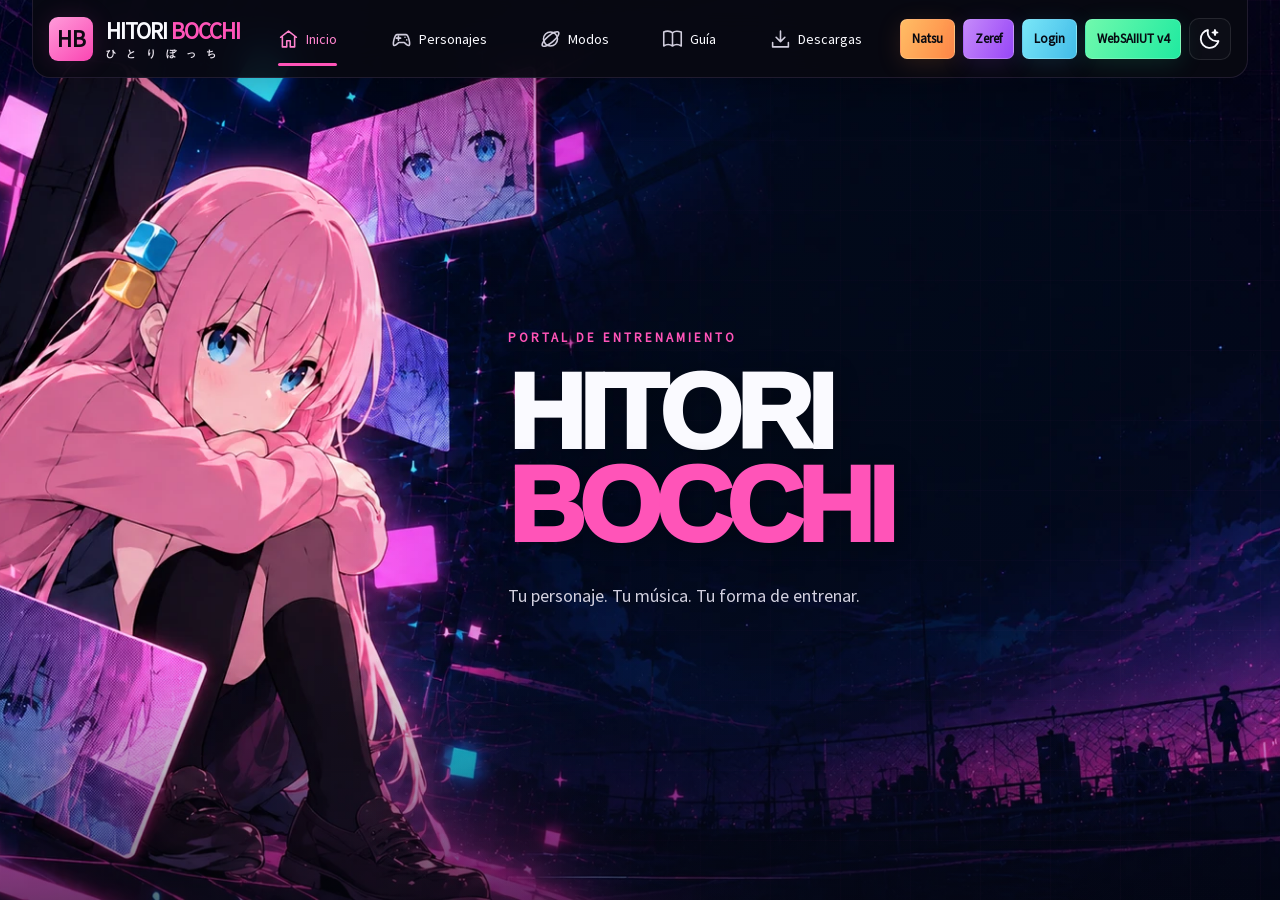
==== commit 5db88631: "Limpiar Inicio y mostrar el contenido desde la navegacion" ====
--- a/index.html
+++ b/index.html
@@ -10,10 +10,10 @@
     />
     <title>Hitori Bocchi | Portal de entrenamiento</title>
     <link rel="preload" as="image" href="assets/portal/bocchi-stage.webp" />
-    <link rel="stylesheet" href="css/styles.css" />
+    <link rel="stylesheet" href="css/styles.css?v=20261025-clean" />
   </head>
-  <body>
-    <a class="skip-link" href="#inicio">Saltar al contenido</a>
+  <body data-view="inicio">
+    <a class="skip-link" href="#contenido">Saltar al contenido</a>
     <div class="scene" aria-hidden="true"></div>
     <div class="scene-grid" aria-hidden="true"></div>
     <header class="topbar">
@@ -24,21 +24,37 @@
         ></a
       >
       <nav class="navigation" id="navigation" aria-label="Navegación principal">
-        <a class="nav-item active" href="#inicio" aria-current="page"
+        <a
+          class="nav-item active"
+          href="#inicio"
+          data-view="inicio"
+          aria-current="page"
           ><i data-icon="home"></i>Inicio</a
         >
-        <a class="nav-item" href="#personajes"
+        <a class="nav-item" href="#personajes" data-view="personajes"
           ><i data-icon="gamepad"></i>Personajes</a
         >
-        <button class="nav-item" data-dialog="modes">
-          <i data-icon="orbit"></i>Modos
-        </button>
-        <button class="nav-item" data-dialog="guide">
-          <i data-icon="book"></i>Guía
-        </button>
-        <button class="nav-item" data-dialog="downloads">
-          <i data-icon="download"></i>Descargas
-        </button>
+        <a class="nav-item" href="#modos" data-view="modos"
+          ><i data-icon="orbit"></i>Modos</a
+        >
+        <a class="nav-item" href="#guia" data-view="guia"
+          ><i data-icon="book"></i>Guía</a
+        >
+        <a class="nav-item" href="#descargas" data-view="descargas"
+          ><i data-icon="download"></i>Descargas</a
+        >
+        <div class="mobile-shortcuts" aria-label="Accesos directos">
+          <a class="btn natsu-cta" href="natsu.html">Natsu</a
+          ><a class="btn zeref-cta" href="zeref.html">Zeref</a>
+          <a class="btn login-cta" href="login.html">Login</a
+          ><a
+            class="btn local-project-cta"
+            href="https://were-depending-brad-playing.trycloudflare.com/WebSAIIUTv4/index.jsp"
+            target="_blank"
+            rel="noopener"
+            >WebSAIIUT v4</a
+          >
+        </div>
       </nav>
       <div class="header-actions">
         <a class="btn natsu-cta" href="natsu.html">Natsu</a
@@ -70,50 +86,41 @@
         <i data-icon="menu"></i>
       </button>
     </header>
-    <main id="inicio">
-      <section class="hero" aria-labelledby="hero-title">
-        <div class="art-space" aria-hidden="true">
-          <span class="vertical-japanese" lang="ja">ひとりぼっち</span>
-        </div>
-        <div class="hero-copy">
-          <span class="handwriting" aria-hidden="true" lang="ja"
-            >ぼっち・ざ・ろっく！</span
-          >
+
+    <main id="contenido" tabindex="-1">
+      <section
+        class="view home-view"
+        id="inicio"
+        data-panel="inicio"
+        aria-labelledby="hero-title"
+      >
+        <div class="home-copy">
           <p class="eyebrow">Portal de entrenamiento</p>
-          <h1 id="hero-title">HITORI<br /><span>BOCCHI</span></h1>
-          <p class="lead">
-            Un acceso simple para elegir personaje, entrar al campo de práctica
-            y probar movimiento, ataques y música desde PC o celular.
-          </p>
-          <div class="hero-actions">
-            <a class="btn natsu-cta" href="natsu.html"
-              ><i data-icon="flame"></i>Natsu</a
-            ><a class="btn zeref-cta" href="zeref.html"
-              ><i data-icon="moon"></i>Zeref</a
-            ><a class="btn login-cta" href="login.html"
-              ><i data-icon="user"></i>Login</a
-            >
-            <a
-              class="btn local-project-cta"
-              href="https://were-depending-brad-playing.trycloudflare.com/WebSAIIUTv4/index.jsp"
-              target="_blank"
-              rel="noopener"
-              ><i data-icon="monitor"></i>WebSAIIUT v4</a
-            >
-          </div>
-        </div>
-        <aside
-          class="character-panel"
-          id="personajes"
-          aria-label="Selección de personajes"
-        >
+          <h1 id="hero-title" tabindex="-1">HITORI<br /><span>BOCCHI</span></h1>
+          <p class="lead">Tu personaje. Tu música. Tu forma de entrenar.</p>
+        </div>
+      </section>
+
+      <section
+        class="view content-view"
+        id="personajes"
+        data-panel="personajes"
+        aria-labelledby="characters-title"
+        hidden
+      >
+        <div class="section-heading">
+          <p class="eyebrow">Personajes</p>
+          <h2 id="characters-title" tabindex="-1">Elige tu personaje</h2>
+          <p>Entra a su campo de práctica y descubre sus habilidades.</p>
+        </div>
+        <div class="character-panel">
           <a class="character-card natsu-card" href="natsu.html"
             ><div class="card-content">
               <span class="character-tag"><i data-icon="flame"></i>Natsu</span>
-              <h2>NATSU DRAGNEEL</h2>
+              <h3>NATSU DRAGNEEL</h3>
               <p>
-                Campo de entrenamiento con golpe, llama, joystick móvil y
-                música.
+                Golpes, llamas y magia de fuego. Entrena con teclado o joystick
+                móvil.
               </p>
               <span class="card-enter btn natsu-cta"
                 >Entrar <i data-icon="arrow"></i
@@ -122,58 +129,142 @@
           <a class="character-card zeref-card" href="zeref.html"
             ><div class="card-content">
               <span class="character-tag"><i data-icon="moon"></i>Zeref</span>
-              <h2>ZEREF DRAGNEEL</h2>
+              <h3>ZEREF DRAGNEEL</h3>
               <p>
-                Practica movimiento, ataque frontal y magia oscura con controles
-                adaptados.
+                Movimiento, ataque frontal y magia oscura. Practica a tu propio
+                ritmo.
               </p>
               <span class="card-enter btn zeref-cta"
                 >Entrar <i data-icon="arrow"></i
               ></span></div
           ></a>
-        </aside>
-      </section>
-      <section
-        class="features"
-        id="ventajas"
-        aria-label="Todo listo para entrenar"
-      >
-        <article class="feature pink">
-          <i data-icon="gamepad"></i>
-          <h2>Entrena libremente</h2>
-          <p>Prueba movimientos,<br />combos y habilidades.</p>
-        </article>
-        <article class="feature cyan">
-          <i data-icon="phone"></i>
-          <h2>Desde PC o celular</h2>
-          <p>Acceso rápido y sin<br />instalaciones.</p>
-        </article>
-        <article class="feature purple">
-          <i data-icon="music"></i>
-          <h2>Música incluida</h2>
-          <p>Con temas del anime<br />y más.</p>
-        </article>
-        <article class="feature green">
-          <i data-icon="settings"></i>
-          <h2>Interfaz simple</h2>
-          <p>Diseño limpio y fácil<br />de usar.</p>
-        </article>
-      </section>
-      <footer class="page-footer">
-        <span></span
-        ><a href="#ventajas" aria-label="Ver características"
-          ><i data-icon="chevron"></i></a
-        ><span></span>
-      </footer>
+        </div>
+      </section>
+
+      <section
+        class="view content-view"
+        id="modos"
+        data-panel="modos"
+        aria-labelledby="modes-title"
+        hidden
+      >
+        <div class="section-heading">
+          <p class="eyebrow">Modos</p>
+          <h2 id="modes-title" tabindex="-1">Entrenamiento libre</h2>
+          <p>
+            Explora el campo, combina movimientos y prueba la magia de tu
+            personaje, sin límite de tiempo.
+          </p>
+        </div>
+        <div class="info-surface">
+          <div class="mode-benefits">
+            <article>
+              <i data-icon="gamepad"></i>
+              <h3>A tu ritmo</h3>
+              <p>Practica movimientos y ataques libremente.</p>
+            </article>
+            <article>
+              <i data-icon="phone"></i>
+              <h3>PC o celular</h3>
+              <p>Teclado en PC y controles táctiles en móvil.</p>
+            </article>
+            <article>
+              <i data-icon="music"></i>
+              <h3>Con tu música</h3>
+              <p>Elige una pista y ajusta su volumen en el campo.</p>
+            </article>
+          </div>
+          <a class="btn zeref-cta" href="#personajes" data-view="personajes"
+            >Elegir personaje <i data-icon="arrow"></i
+          ></a>
+        </div>
+      </section>
+
+      <section
+        class="view content-view"
+        id="guia"
+        data-panel="guia"
+        aria-labelledby="guide-title"
+        hidden
+      >
+        <div class="section-heading">
+          <p class="eyebrow">Guía</p>
+          <h2 id="guide-title" tabindex="-1">Todo empieza con un movimiento</h2>
+          <p>Elige un personaje y entra al campo. Estos son tus controles.</p>
+        </div>
+        <div class="info-surface guide-grid">
+          <div>
+            <h3>En PC</h3>
+            <dl class="controls">
+              <div>
+                <dt>
+                  <kbd>W</kbd> <kbd>A</kbd> <kbd>S</kbd> <kbd>D</kbd> / ↑ ↓ ← →
+                </dt>
+                <dd>Moverte</dd>
+              </div>
+              <div>
+                <dt><kbd>J</kbd></dt>
+                <dd>Ataque frontal</dd>
+              </div>
+              <div>
+                <dt><kbd>F</kbd></dt>
+                <dd>Llama o magia oscura</dd>
+              </div>
+            </dl>
+          </div>
+          <div>
+            <h3>En celular</h3>
+            <p>
+              Muévete con el joystick de la pantalla y usa los botones táctiles
+              para atacar y lanzar magia.
+            </p>
+            <h3>Música</h3>
+            <p>
+              Cambia de pista, pausa la reproducción y ajusta el volumen desde
+              el reproductor del campo.
+            </p>
+          </div>
+        </div>
+      </section>
+
+      <section
+        class="view content-view"
+        id="descargas"
+        data-panel="descargas"
+        aria-labelledby="downloads-title"
+        hidden
+      >
+        <div class="section-heading">
+          <p class="eyebrow">Descargas</p>
+          <h2 id="downloads-title" tabindex="-1">Lleva la música contigo</h2>
+          <p>
+            Descarga las pistas incluidas en el portal. Para jugar, solo
+            necesitas tu navegador.
+          </p>
+        </div>
+        <div class="download-list">
+          <a
+            class="download-item info-surface"
+            href="assets/audio/natsu-theme.mp3"
+            download="natsu-theme.mp3"
+            ><i data-icon="music"></i
+            ><span><strong>Natsu Theme</strong><small>Audio · MP3</small></span
+            ><i data-icon="download"></i
+            ><span class="sr-only">Descargar Natsu Theme</span></a
+          >
+          <a
+            class="download-item info-surface"
+            href="assets/audio/gekitou-mahoujin.mp3"
+            download="gekitou-mahoujin.mp3"
+            ><i data-icon="music"></i
+            ><span
+              ><strong>Gekitou Mahoujin</strong><small>Audio · MP3</small></span
+            ><i data-icon="download"></i
+            ><span class="sr-only">Descargar Gekitou Mahoujin</span></a
+          >
+        </div>
+      </section>
     </main>
-    <dialog id="info-dialog" aria-labelledby="dialog-title">
-      <button class="icon-button dialog-close" aria-label="Cerrar ventana">
-        <i data-icon="close"></i>
-      </button>
-      <p class="eyebrow">Hitori Bocchi</p>
-      <h2 id="dialog-title"></h2>
-      <div id="dialog-content"></div>
-    </dialog>
-    <script src="js/app.js" defer></script>
+    <script src="js/app.js?v=20261025-clean" defer></script>
   </body>
 </html>
--- a/css/styles.css
+++ b/css/styles.css
@@ -269,93 +269,6 @@
 .menu-toggle {
   display: none;
 }
-main {
-  width: min(1580px, 94%);
-  margin: auto;
-}
-.hero {
-  display: grid;
-  grid-template-columns: 35% 29% 32%;
-  gap: 2%;
-  align-items: center;
-  min-height: calc(100svh - 292px);
-  padding: 72px 0 46px;
-}
-.art-space {
-  height: 100%;
-  position: relative;
-}
-.vertical-japanese {
-  position: absolute;
-  top: 12%;
-  left: 10%;
-  writing-mode: vertical-rl;
-  color: #ff65c3;
-  font-size: 30px;
-  letter-spacing: 7px;
-  text-shadow: 0 0 14px #ff54b85c;
-  transform: rotate(-8deg);
-}
-.hero-copy {
-  position: relative;
-  padding-top: 76px;
-  align-self: center;
-}
-.handwriting {
-  position: absolute;
-  right: 5%;
-  top: 2px;
-  color: #ff62bc;
-  font-size: 29px;
-  font-weight: 600;
-  transform: rotate(-12deg);
-  letter-spacing: 2px;
-  white-space: nowrap;
-}
-.eyebrow {
-  font-weight: 800;
-  text-transform: uppercase;
-  letter-spacing: 3px;
-  color: var(--pink);
-  font-size: 13px;
-  margin: 0 0 10px;
-}
-h1 {
-  font-family: "Arial Black", "Segoe UI", Arial, sans-serif;
-  font-size: clamp(65px, 6.75vw, 116px);
-  font-weight: 950;
-  letter-spacing: -6px;
-  line-height: 0.87;
-  margin: 0 0 22px;
-  text-shadow: 0 4px 26px #0005;
-}
-h1 span {
-  color: var(--pink);
-}
-.lead {
-  color: var(--muted);
-  font-size: 19px;
-  line-height: 1.35;
-  max-width: 410px;
-  margin: 0 0 27px;
-}
-.hero-actions {
-  display: flex;
-  gap: 12px;
-  margin-left: -42px;
-}
-.hero-actions .btn {
-  padding: 0 17px;
-  font-size: 14px;
-}
-.hero-actions .local-project-cta {
-  font-size: 12px;
-}
-.character-panel {
-  display: grid;
-  gap: 17px;
-  scroll-margin-top: 28px;
-}
 .character-card {
   position: relative;
   isolation: isolate;
@@ -413,7 +326,7 @@
 .zeref-card .character-tag {
   color: #bd7bff;
 }
-.character-card h2 {
+.character-card h3 {
   font-size: 29px;
   letter-spacing: -0.7px;
   line-height: 1.05;
@@ -435,133 +348,219 @@
 .card-enter svg {
   width: 19px;
 }
-.features {
-  display: grid;
-  grid-template-columns: repeat(4, 1fr);
-  width: 61%;
-  margin: 17px 0 0 23%;
-  padding: 23px 0 13px;
-  background: linear-gradient(90deg, transparent, #06091570, transparent);
-  border-top: 1px solid #ff9bda08;
-}
-.feature {
-  text-align: center;
-  padding: 0 14px;
-  border-right: 1px solid #c79fe218;
-}
-.feature:last-child {
+
+[hidden] {
+  display: none !important;
+}
+.sr-only {
+  position: absolute;
+  width: 1px;
+  height: 1px;
+  padding: 0;
+  margin: -1px;
+  overflow: hidden;
+  clip: rect(0, 0, 0, 0);
+  white-space: nowrap;
   border: 0;
 }
-.feature > i {
-  margin-bottom: 11px;
-  filter: drop-shadow(0 0 15px currentColor);
-}
-.feature svg {
-  width: 42px;
-  height: 42px;
-  stroke-width: 2.5;
-}
-.pink > i {
-  color: #ff5abb;
-}
-.cyan > i {
-  color: #62dfff;
-}
-.purple > i {
-  color: #b169ff;
-}
-.green > i {
-  color: #4ff2ad;
-}
-.feature h2 {
-  font-size: 17px;
-  margin: 0 0 5px;
-  letter-spacing: -0.3px;
-}
-.feature p {
-  color: var(--muted);
-  line-height: 1.35;
-  font-size: 15px;
-  margin: 0;
-}
-.page-footer {
+.mobile-shortcuts {
+  display: none;
+}
+main {
+  width: min(1580px, 94%);
+  margin: auto;
+}
+.view {
+  min-height: calc(100svh - 78px);
+}
+.home-view {
   display: flex;
   align-items: center;
-  justify-content: center;
-  gap: 18px;
-  height: 51px;
-}
-.page-footer span {
-  height: 1px;
-  width: 145px;
-  background: linear-gradient(90deg, transparent, #b87faa66);
-}
-.page-footer span:last-child {
-  transform: rotate(180deg);
-}
-.page-footer a {
-  color: #e4b8df;
-  padding: 5px;
-}
-dialog {
-  color: var(--ink);
-  background: var(--dialog);
-  border: 1px solid #b466b66b;
-  border-radius: 20px;
-  max-width: 570px;
-  width: calc(100% - 32px);
-  padding: 35px;
-  box-shadow: 0 30px 100px #0009;
-}
-dialog::backdrop {
-  background: #050616bf;
-  backdrop-filter: blur(8px);
-}
-dialog h2 {
-  font-size: 30px;
-  margin: 12px 0 20px;
-}
-dialog p {
+  padding: 70px 5% 110px 39%;
+}
+.home-copy {
+  width: 100%;
+  max-width: 720px;
+}
+.eyebrow {
+  margin: 0 0 20px;
+  color: var(--pink);
+  font-size: 13px;
+  font-weight: 800;
+  letter-spacing: 3px;
+  text-transform: uppercase;
+}
+h1 {
+  font-family: "Arial Black", "Segoe UI", Arial, sans-serif;
+  font-size: clamp(76px, 8.3vw, 140px);
+  font-weight: 950;
+  letter-spacing: -6px;
+  line-height: 0.88;
+  margin: 0 0 30px;
+  text-shadow: 0 4px 26px #0005;
+}
+h1 span {
+  color: var(--pink);
+}
+.lead {
+  color: var(--muted);
+  font-size: clamp(18px, 1.35vw, 23px);
+  line-height: 1.5;
+  margin: 0;
+  max-width: 520px;
+}
+.content-view {
+  width: 60%;
+  margin-left: auto;
+  padding: 75px 0 60px;
+}
+.section-heading {
+  margin: 0 0 32px;
+}
+.section-heading .eyebrow {
+  margin-bottom: 12px;
+}
+.section-heading h2 {
+  font-size: clamp(30px, 3.1vw, 49px);
+  letter-spacing: -1px;
+  line-height: 1.12;
+  margin: 0 0 16px;
+}
+.section-heading p:not(.eyebrow) {
+  color: var(--muted);
+  font-size: 18px;
+  line-height: 1.5;
+  max-width: 660px;
+  margin: 0;
+}
+[tabindex="-1"]:focus {
+  outline: none;
+}
+.character-panel {
+  display: grid;
+  grid-template-columns: 1fr;
+  gap: 20px;
+  max-width: 720px;
+}
+.character-card {
+  min-height: 245px;
+}
+.character-card h3 {
+  max-width: 72%;
+}
+.character-card p {
+  max-width: 55%;
+}
+.card-content {
+  padding: 24px;
+}
+.info-surface {
+  background: var(--surface);
+  border: 1px solid #b68bd533;
+  border-radius: 18px;
+  padding: 30px;
+  backdrop-filter: blur(18px);
+}
+.info-surface h3 {
+  margin: 0 0 12px;
+  font-size: 21px;
+}
+.info-surface p {
+  color: var(--muted);
   line-height: 1.6;
+  margin: 0 0 24px;
+}
+.mode-benefits {
+  display: grid;
+  grid-template-columns: repeat(3, 1fr);
+  gap: 22px;
+  margin-bottom: 15px;
+}
+.mode-benefits article > i {
+  color: var(--pink);
+  margin-bottom: 18px;
+}
+.mode-benefits article:nth-child(2) > i {
+  color: #60dfff;
+}
+.mode-benefits article:nth-child(3) > i {
+  color: #b575ff;
+}
+.mode-benefits svg {
+  width: 30px;
+  height: 30px;
+}
+.guide-grid {
+  display: grid;
+  grid-template-columns: 1.15fr 1fr;
+  gap: 36px;
+}
+.controls {
+  margin: 0;
+}
+.controls > div {
+  padding: 15px 0;
+  border-bottom: 1px solid var(--line);
+}
+.controls > div:first-child {
+  padding-top: 0;
+}
+.controls dd {
+  margin: 7px 0 0;
   color: var(--muted);
-}
-.dialog-close {
-  position: absolute;
-  right: 15px;
-  top: 15px;
-}
-.dialog-links {
-  display: grid;
-  gap: 12px;
-  margin-top: 20px;
-}
-.dialog-links .btn {
-  white-space: normal;
-  text-align: center;
 }
 kbd {
   display: inline-block;
-  border: 1px solid #ffffff38;
+  border: 1px solid var(--line);
   border-bottom-width: 3px;
   border-radius: 5px;
-  padding: 1px 7px;
-  color: var(--ink);
+  padding: 2px 8px;
   font: inherit;
   background: #ffffff08;
 }
-.control-row {
-  padding: 12px 0;
-  border-bottom: 1px solid var(--line);
+.download-list {
+  display: grid;
+  gap: 17px;
+}
+.download-item {
+  display: flex;
+  align-items: center;
+  gap: 18px;
+  transition:
+    border-color 0.2s,
+    transform 0.2s;
+}
+.download-item:hover {
+  border-color: var(--pink);
+  transform: translateY(-2px);
+}
+.download-item > i {
+  color: var(--pink);
+}
+.download-item > i:last-of-type {
+  margin-left: auto;
+}
+.download-item strong {
+  display: block;
+  font-size: 22px;
+}
+.download-item small {
+  display: block;
+  margin-top: 5px;
+  color: var(--muted);
+}
+body:not([data-view="inicio"]) .scene:after {
+  background: linear-gradient(90deg, #080b1920 20%, #080b19bb 45%, #080b19d9);
 }
 [data-theme="light"] {
   color-scheme: light;
   --ink: #24182f;
   --muted: #49364f;
   --surface: #fff3fbed;
-  --dialog: #fff4fc;
   --line: #47233922;
 }
-[data-theme="light"] .scene:after {
+[data-theme="light"] .scene:after,
+[data-theme="light"] body:not([data-view="inicio"]) .scene:after {
   background: #fce6f4a8;
 }
 [data-theme="light"] .brand-name small,
@@ -571,33 +570,12 @@
 [data-theme="light"] .character-card {
   color: #fff;
 }
-[data-theme="light"] .features {
-  background: #fff0f6a6;
-  border-radius: 14px;
-}
-[data-theme="light"] .feature {
-  border-color: #69335b22;
-}
 [data-theme="light"] .icon-button {
   border-color: #6a37552b;
   background: #b74a8310;
 }
 [data-theme="light"] h1 {
   text-shadow: 0 2px 20px #fff9;
-}
-@media (min-width: 1750px) {
-  .hero {
-    min-height: calc(100svh - 300px);
-  }
-  .hero-copy {
-    padding-top: 65px;
-  }
-  .hero-actions {
-    margin-left: 0;
-  }
-  h1 {
-    font-size: 116px;
-  }
 }
 @media (max-width: 1450px) {
   .topbar {
@@ -612,6 +590,9 @@
     width: 44px;
     height: 44px;
   }
+  .brand-name small {
+    font-size: 10px;
+  }
   .navigation {
     gap: 17px;
   }
@@ -628,42 +609,6 @@
   .header-actions .btn {
     padding: 0 11px;
     font-size: 13px;
-  }
-  .hero-actions {
-    gap: 8px;
-    margin-left: -26px;
-  }
-  .hero-actions .btn {
-    padding: 0 12px;
-    font-size: 13px;
-  }
-  .hero-actions .local-project-cta {
-    font-size: 11px;
-  }
-  .character-card {
-    min-height: 218px;
-  }
-  .character-card h2 {
-    font-size: 26px;
-  }
-  .card-content {
-    padding: 20px;
-  }
-  .character-card p {
-    max-width: 240px;
-    font-size: 15px;
-  }
-  .hero {
-    padding-top: 64px;
-  }
-  .lead {
-    font-size: 18px;
-  }
-  .handwriting {
-    font-size: 25px;
-  }
-  .brand-name small {
-    font-size: 10px;
   }
 }
 @media (max-width: 1180px) {
@@ -684,53 +629,38 @@
   .nav-item.active:after {
     bottom: -5px;
   }
-  .hero {
-    grid-template-columns: 29% 33% 34%;
-    padding-top: 45px;
-    min-height: 610px;
-  }
-  .hero-copy {
-    padding-top: 55px;
+  .view {
+    min-height: calc(100svh - 124px);
+  }
+  .home-view {
+    padding-left: 38%;
   }
   h1 {
-    font-size: 7.8vw;
-    letter-spacing: -5px;
-  }
-  .hero-actions {
+    font-size: 9.5vw;
+  }
+  .content-view {
+    width: 64%;
+    padding-top: 50px;
+  }
+  .mode-benefits {
+    grid-template-columns: 1fr;
+    gap: 12px;
+  }
+  .mode-benefits article {
     display: grid;
-    grid-template-columns: 1fr 1fr;
-    margin-left: 0;
-    gap: 9px;
-  }
-  .hero-actions .btn {
-    font-size: 14px;
-  }
-  .character-card h2 {
-    font-size: 23px;
-  }
-  .card-content {
-    padding: 18px;
-  }
-  .character-card p {
-    max-width: 205px;
-    font-size: 14px;
-  }
-  .character-tag {
-    font-size: 19px;
-  }
-  .handwriting {
-    font-size: 23px;
-    right: 0;
-  }
-  .features {
-    width: 77%;
-    margin-left: 15%;
-  }
-  .vertical-japanese {
-    left: 0;
-  }
-  .scene {
-    background-position: 40% top;
+    grid-template-columns: 32px 1fr;
+    column-gap: 16px;
+  }
+  .mode-benefits article > i {
+    grid-row: span 2;
+    margin: 0;
+  }
+  .mode-benefits p {
+    margin-bottom: 15px;
+  }
+  .guide-grid {
+    grid-template-columns: 1fr;
+    gap: 28px;
   }
 }
 @media (max-width: 800px) {
@@ -738,14 +668,11 @@
     width: calc(100% - 24px);
     padding: 12px 14px;
   }
-  .brand-name {
-    font-size: 23px;
+  .header-actions {
+    margin-left: auto;
   }
   .header-actions .btn {
     display: none;
-  }
-  .header-actions {
-    margin-left: auto;
   }
   .menu-toggle {
     display: grid;
@@ -768,95 +695,61 @@
     width: 55px;
     bottom: 1px;
   }
-  .scene {
-    background-size: auto 850px;
-    background-position: 29% 0;
-  }
-  .scene:after {
-    background: linear-gradient(
-      0deg,
-      #080b19 0%,
-      #080b19eb 30%,
-      #080b1955 75%,
-      #080b1930
-    );
+  .mobile-shortcuts {
+    display: grid;
+    grid-template-columns: 1fr 1fr;
+    gap: 9px;
+    padding-top: 15px;
+    margin-top: 10px;
+    border-top: 1px solid var(--line);
   }
   main {
     width: calc(100% - 36px);
   }
-  .hero {
-    grid-template-columns: 1fr 1fr;
-    gap: 25px;
-    padding-top: 45px;
-    min-height: initial;
-  }
-  .art-space {
-    display: none;
-  }
-  .hero-copy {
-    grid-column: 1/-1;
-    max-width: 470px;
-    margin: 0 0 0 auto;
-    padding-top: 115px;
-    padding-left: 70px;
-  }
-  .handwriting {
-    top: 60px;
-    right: 10px;
+  .view {
+    min-height: calc(100svh - 76px);
+  }
+  .home-view {
+    padding: 32vh 0 60px 13%;
+    align-items: center;
+  }
+  .home-copy {
+    max-width: 520px;
+    margin-left: auto;
   }
   h1 {
-    font-size: 90px;
+    font-size: clamp(68px, 15vw, 110px);
+    letter-spacing: -5px;
   }
   .lead {
+    max-width: 350px;
+    font-size: 19px;
+  }
+  .scene {
+    background-size: auto 100svh;
+    background-position: 26% top;
+  }
+  .scene:after {
+    background: linear-gradient(0deg, #080b19d9, transparent 80%);
+  }
+  .content-view {
+    width: 100%;
+    padding: 42px 0;
+  }
+  body:not([data-view="inicio"]) .scene:after {
+    background: #080b19bf;
+  }
+  .section-heading h2 {
+    font-size: 34px;
+  }
+  .section-heading p:not(.eyebrow) {
     font-size: 17px;
-    text-shadow: 0 2px 10px #000;
-  }
-  .hero-actions {
-    display: grid;
-    grid-template-columns: 1fr 1fr;
-  }
-  .hero-actions .btn {
-    min-height: 47px;
   }
   .character-panel {
-    grid-column: 1/-1;
-    grid-template-columns: 1fr 1fr;
-    gap: 15px;
-  }
-  .character-card {
-    min-height: 245px;
-  }
-  .character-card h2 {
-    font-size: 22px;
-    max-width: 180px;
-  }
-  .character-card p {
-    max-width: 175px;
-    min-height: 56px;
-  }
-  .card-content {
-    padding: 18px;
-  }
-  .features {
-    width: 100%;
-    margin: 0;
-    padding: 20px 0;
-  }
-  .feature {
-    padding: 0 8px;
-  }
-  .feature h2 {
-    font-size: 15px;
-  }
-  .feature p {
-    font-size: 14px;
-  }
-  .feature svg {
-    width: 34px;
-    height: 34px;
-  }
-  .page-footer {
-    height: 45px;
+    max-width: none;
+  }
+  .info-surface {
+    padding: 24px;
   }
 }
 @media (max-width: 480px) {
@@ -875,100 +768,59 @@
   .topbar {
     gap: 8px;
   }
-  .header-actions {
-    margin-left: auto;
-  }
   .icon-button {
     width: 36px;
     height: 38px;
   }
-  .hero {
-    padding-top: 25px;
-    padding-bottom: 22px;
-    gap: 27px;
-  }
-  .hero-copy {
-    padding-top: 160px;
-    padding-left: 28px;
-    max-width: 100%;
-  }
-  .handwriting {
-    top: 109px;
-    right: 0;
-    font-size: 22px;
+  .home-view {
+    padding: 38vh 0 42px 0;
+  }
+  h1 {
+    font-size: clamp(58px, 19vw, 86px);
+    letter-spacing: -4px;
   }
   .eyebrow {
     font-size: 11px;
     letter-spacing: 2.5px;
-  }
-  h1 {
-    font-size: clamp(61px, 21vw, 92px);
-    letter-spacing: -4px;
-    margin-bottom: 20px;
+    margin-bottom: 15px;
   }
   .lead {
-    font-size: 17px;
-    line-height: 1.5;
-  }
-  .character-panel {
-    grid-template-columns: 1fr;
+    font-size: 18px;
+    max-width: 280px;
+  }
+  .scene {
+    background-position: 26% top;
+  }
+  .character-card h3 {
+    font-size: 25px;
+    max-width: 85%;
+  }
+  .character-card p {
+    max-width: 68%;
+    font-size: 15px;
+  }
+  .card-content {
+    padding: 20px;
   }
   .character-card {
-    min-height: 223px;
-  }
-  .character-card h2 {
-    font-size: 26px;
-    max-width: none;
-  }
-  .character-card p {
-    max-width: 215px;
-    min-height: initial;
-    font-size: 15px;
-  }
-  .character-card:before {
-    background: linear-gradient(90deg, #0c0a13eb, #0c0a1390 50%, transparent);
-  }
-  .character-tag {
-    font-size: 21px;
-  }
-  .features {
-    grid-template-columns: 1fr 1fr;
-    row-gap: 27px;
-    padding: 22px 0;
-  }
-  .feature:nth-child(2) {
-    border: 0;
-  }
-  .feature h2 {
-    font-size: 16px;
-  }
-  .scene {
-    background-size: auto 760px;
-    background-position: 29% 50px;
-  }
-  .scene:after {
-    background: linear-gradient(0deg, #080b19 0%, #080b19f0 25%, #080b1940 80%);
-  }
-  dialog {
-    padding: 30px 24px;
+    min-height: 240px;
+  }
+  .download-item {
+    padding: 22px 17px;
+    gap: 12px;
+  }
+  .download-item strong {
+    font-size: 20px;
   }
 }
 @media (prefers-reduced-motion: no-preference) {
-  .hero-copy,
-  .character-panel,
-  .features {
-    animation: arrive 0.75s both;
-  }
-  .character-panel {
-    animation-delay: 0.1s;
-  }
-  .features {
-    animation-delay: 0.2s;
+  .view:not([hidden]) {
+    animation: arrive 0.3s both;
   }
   @keyframes arrive {
     from {
       opacity: 0;
-      transform: translateY(15px);
+      transform: translateY(10px);
     }
     to {
       opacity: 1;
@@ -987,74 +839,3 @@
     animation: none !important;
   }
 }
-/* Keep the full portal visible on shorter desktop displays. */
-@media (min-width: 1181px) and (max-height: 800px) {
-  .hero {
-    min-height: calc(100svh - 242px);
-    padding: 30px 0 20px;
-  }
-  .hero-copy {
-    padding-top: 57px;
-  }
-  .handwriting {
-    font-size: 24px;
-  }
-  .character-card {
-    min-height: 185px;
-  }
-  .card-content {
-    padding: 15px 18px;
-  }
-  .character-tag {
-    font-size: 19px;
-  }
-  .character-tag svg {
-    width: 27px;
-    height: 27px;
-  }
-  .character-card h2 {
-    font-size: 25px;
-    margin: 10px 0 9px;
-  }
-  .character-card p {
-    font-size: 14px;
-    max-width: 235px;
-    margin-bottom: 12px;
-  }
-  .card-enter {
-    min-height: 37px;
-    padding: 0 23px;
-    font-size: 15px;
-  }
-  .lead {
-    font-size: 17px;
-    margin-bottom: 22px;
-  }
-  .hero-actions .btn {
-    min-height: 43px;
-  }
-  .features {
-    margin-top: 0;
-    padding: 14px 0 10px;
-  }
-  .feature > i {
-    margin-bottom: 8px;
-  }
-  .feature svg {
-    width: 34px;
-    height: 34px;
-  }
-  .page-footer {
-    height: 35px;
-  }
-}
-@media (min-width: 1181px) and (max-height: 800px) {
-  .hero {
-    min-height: calc(100svh - 252px);
-  }
-}
-@media (max-width: 480px) {
-  h1 {
-    font-size: clamp(58px, 19vw, 86px);
-  }
-}
